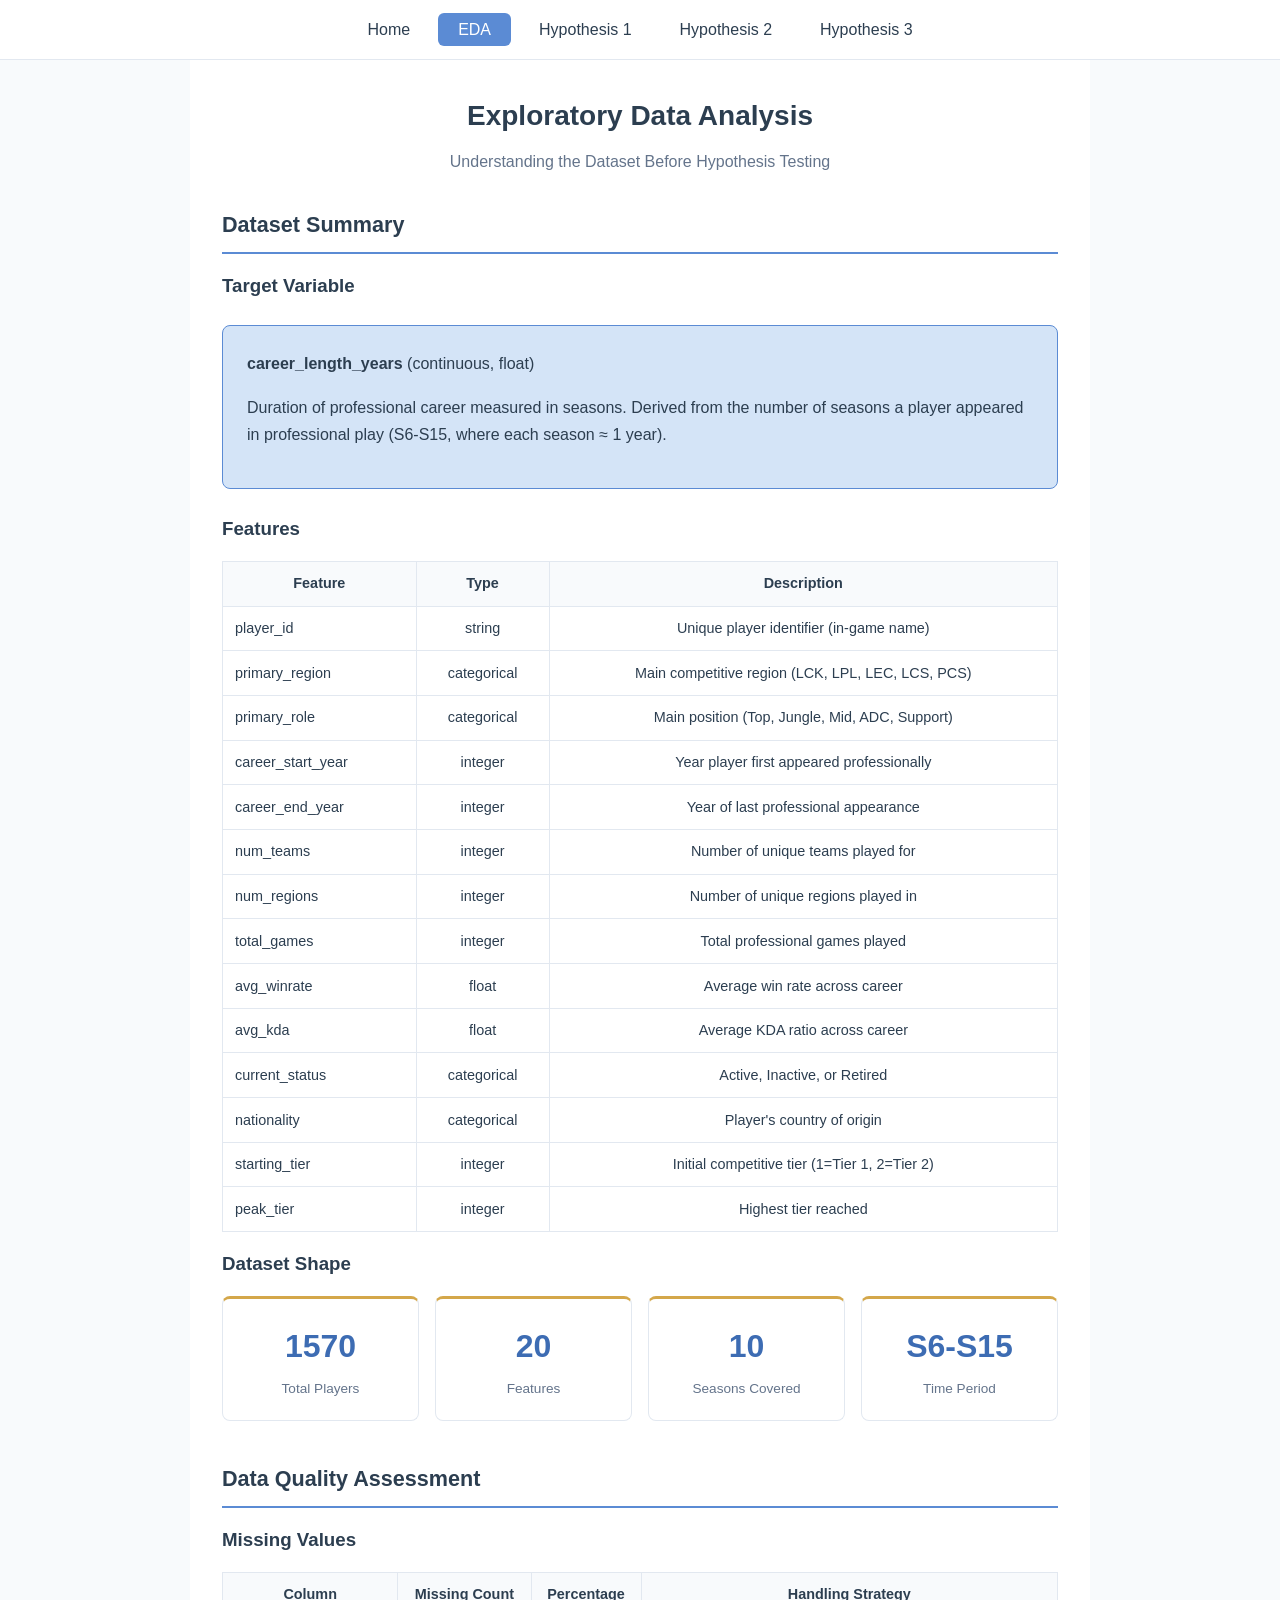
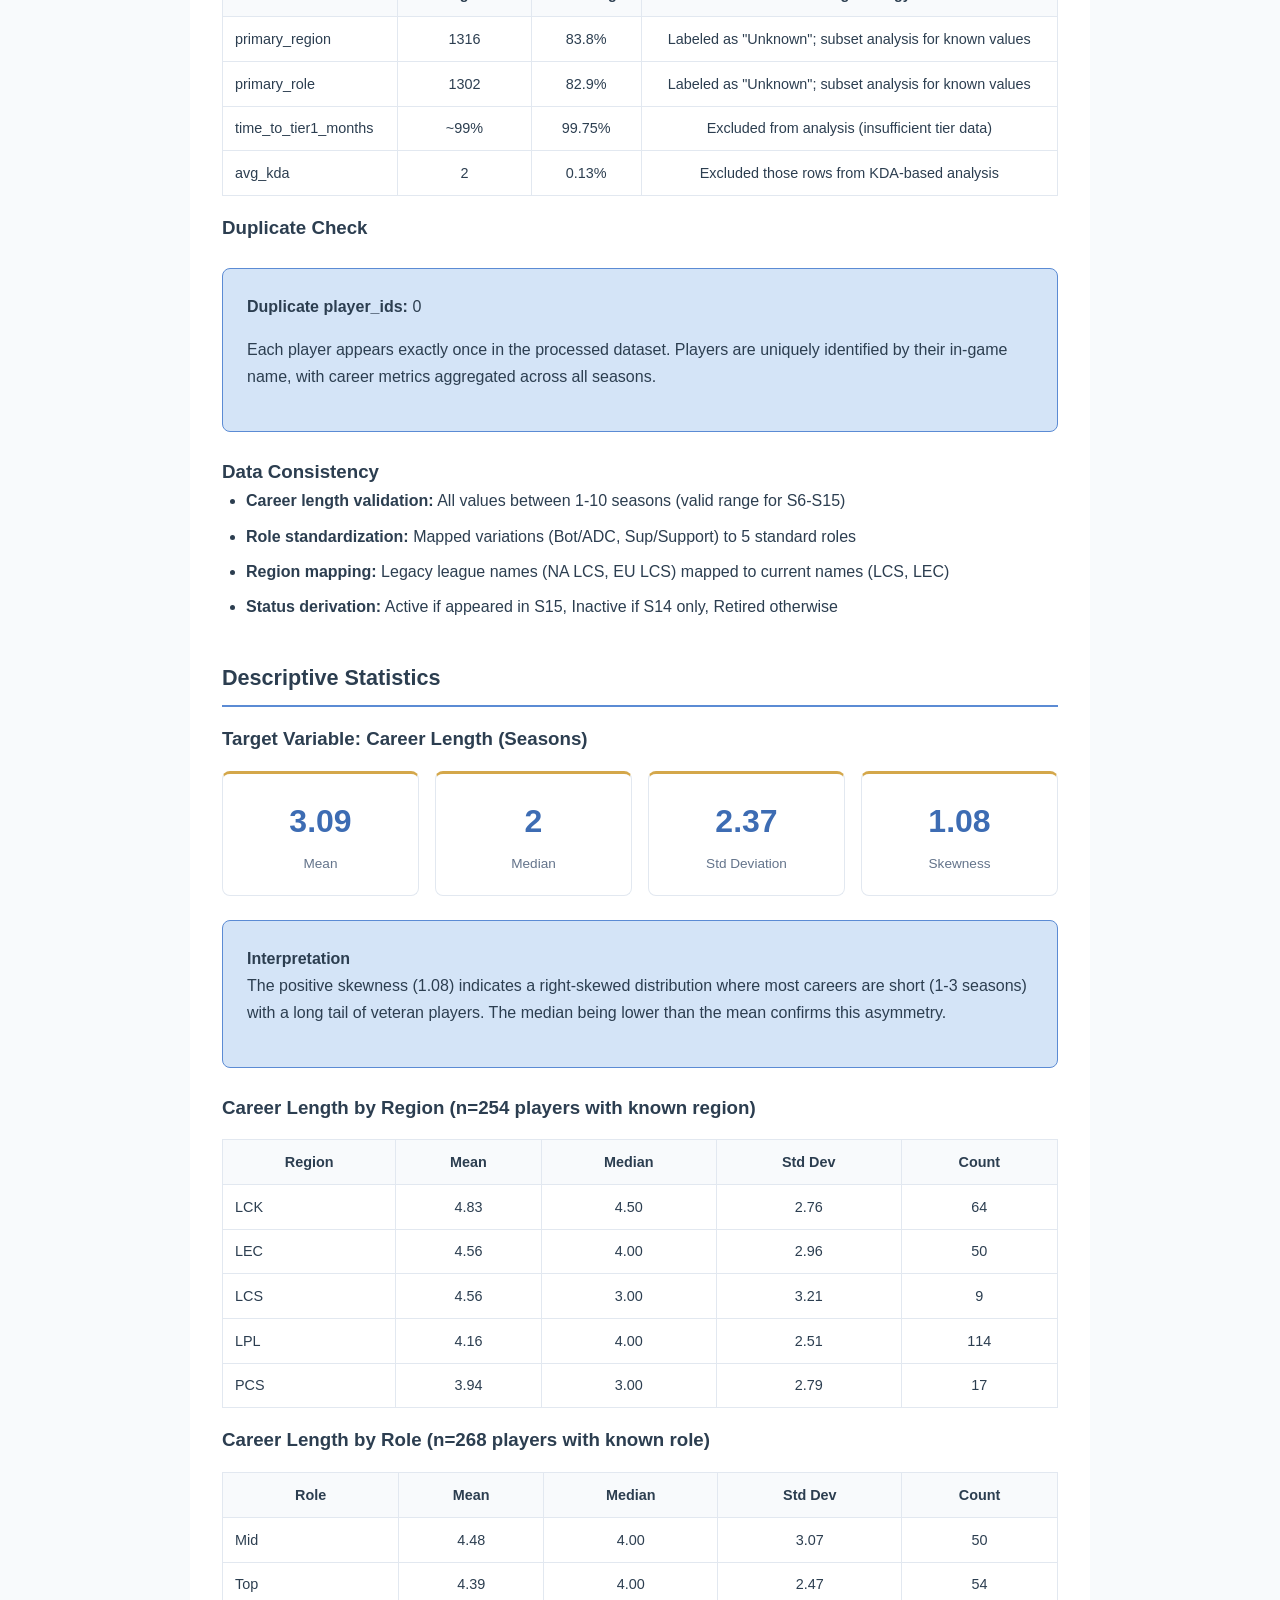
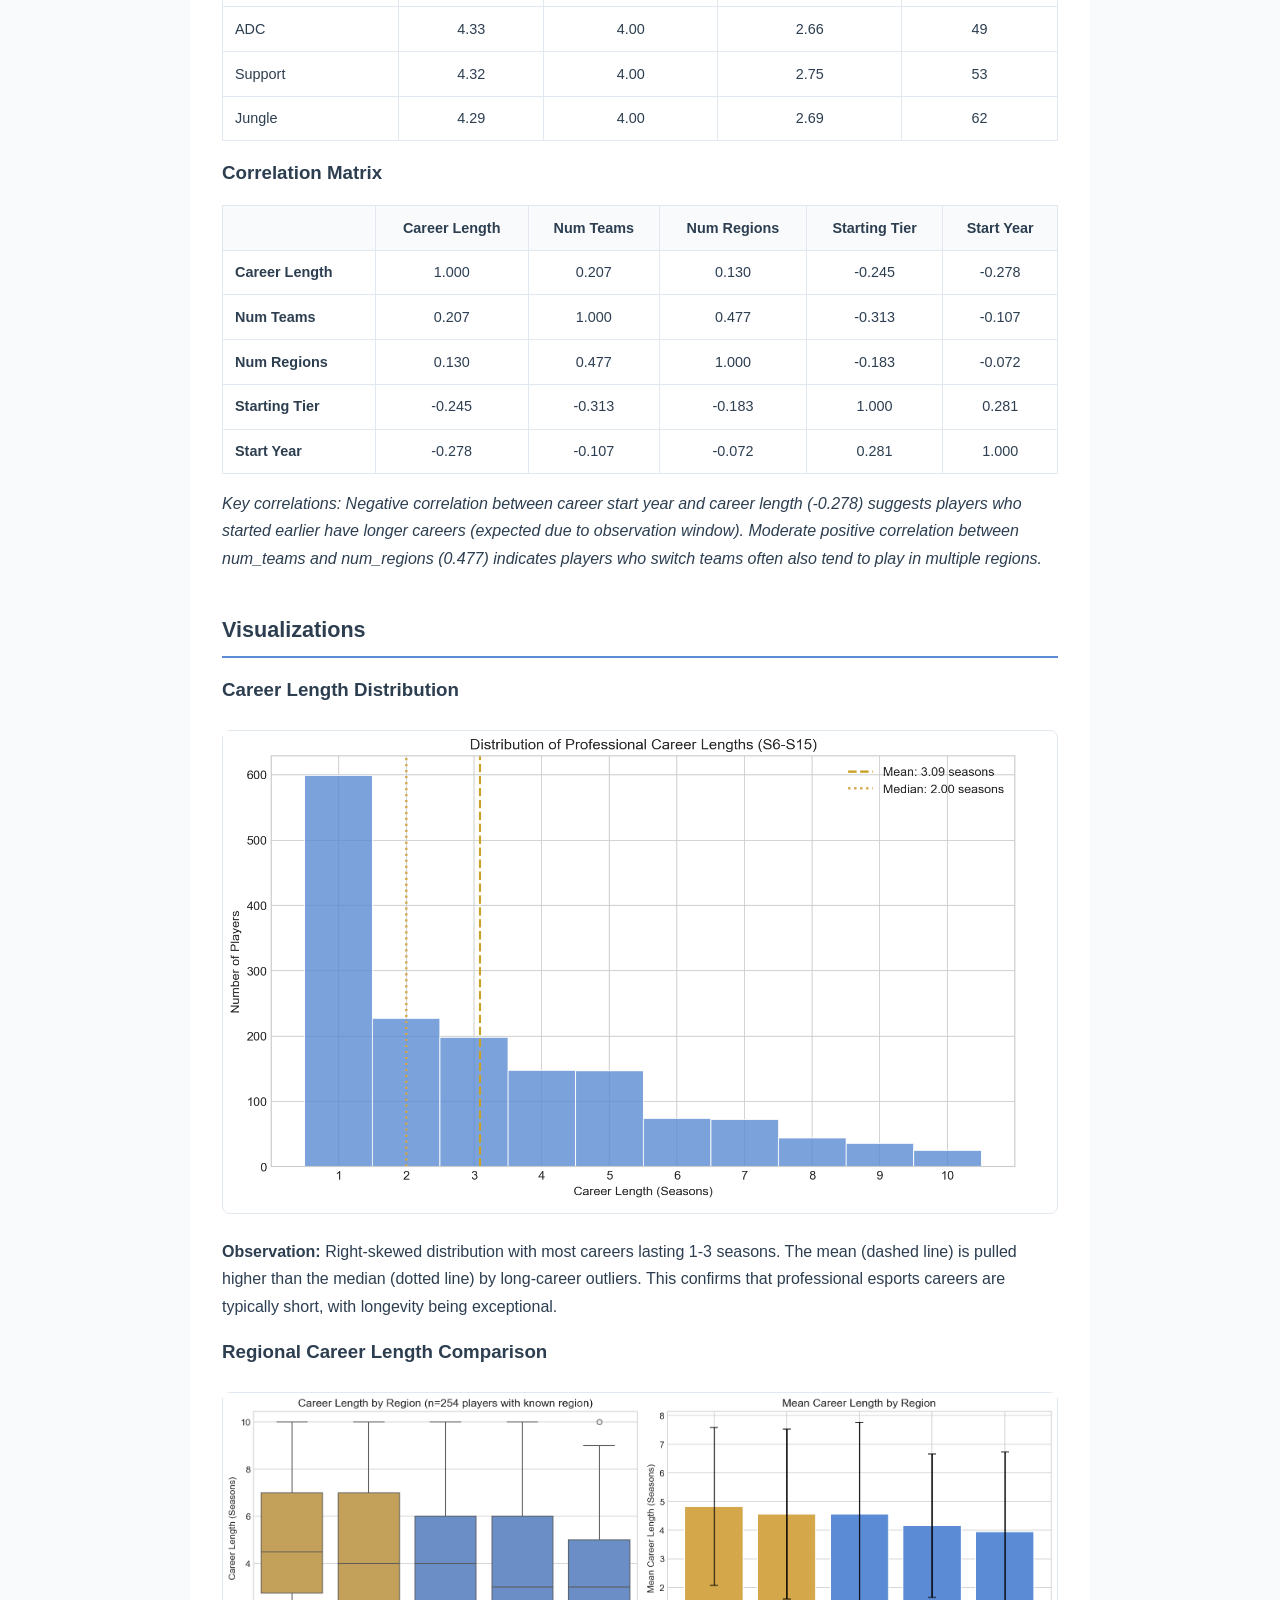
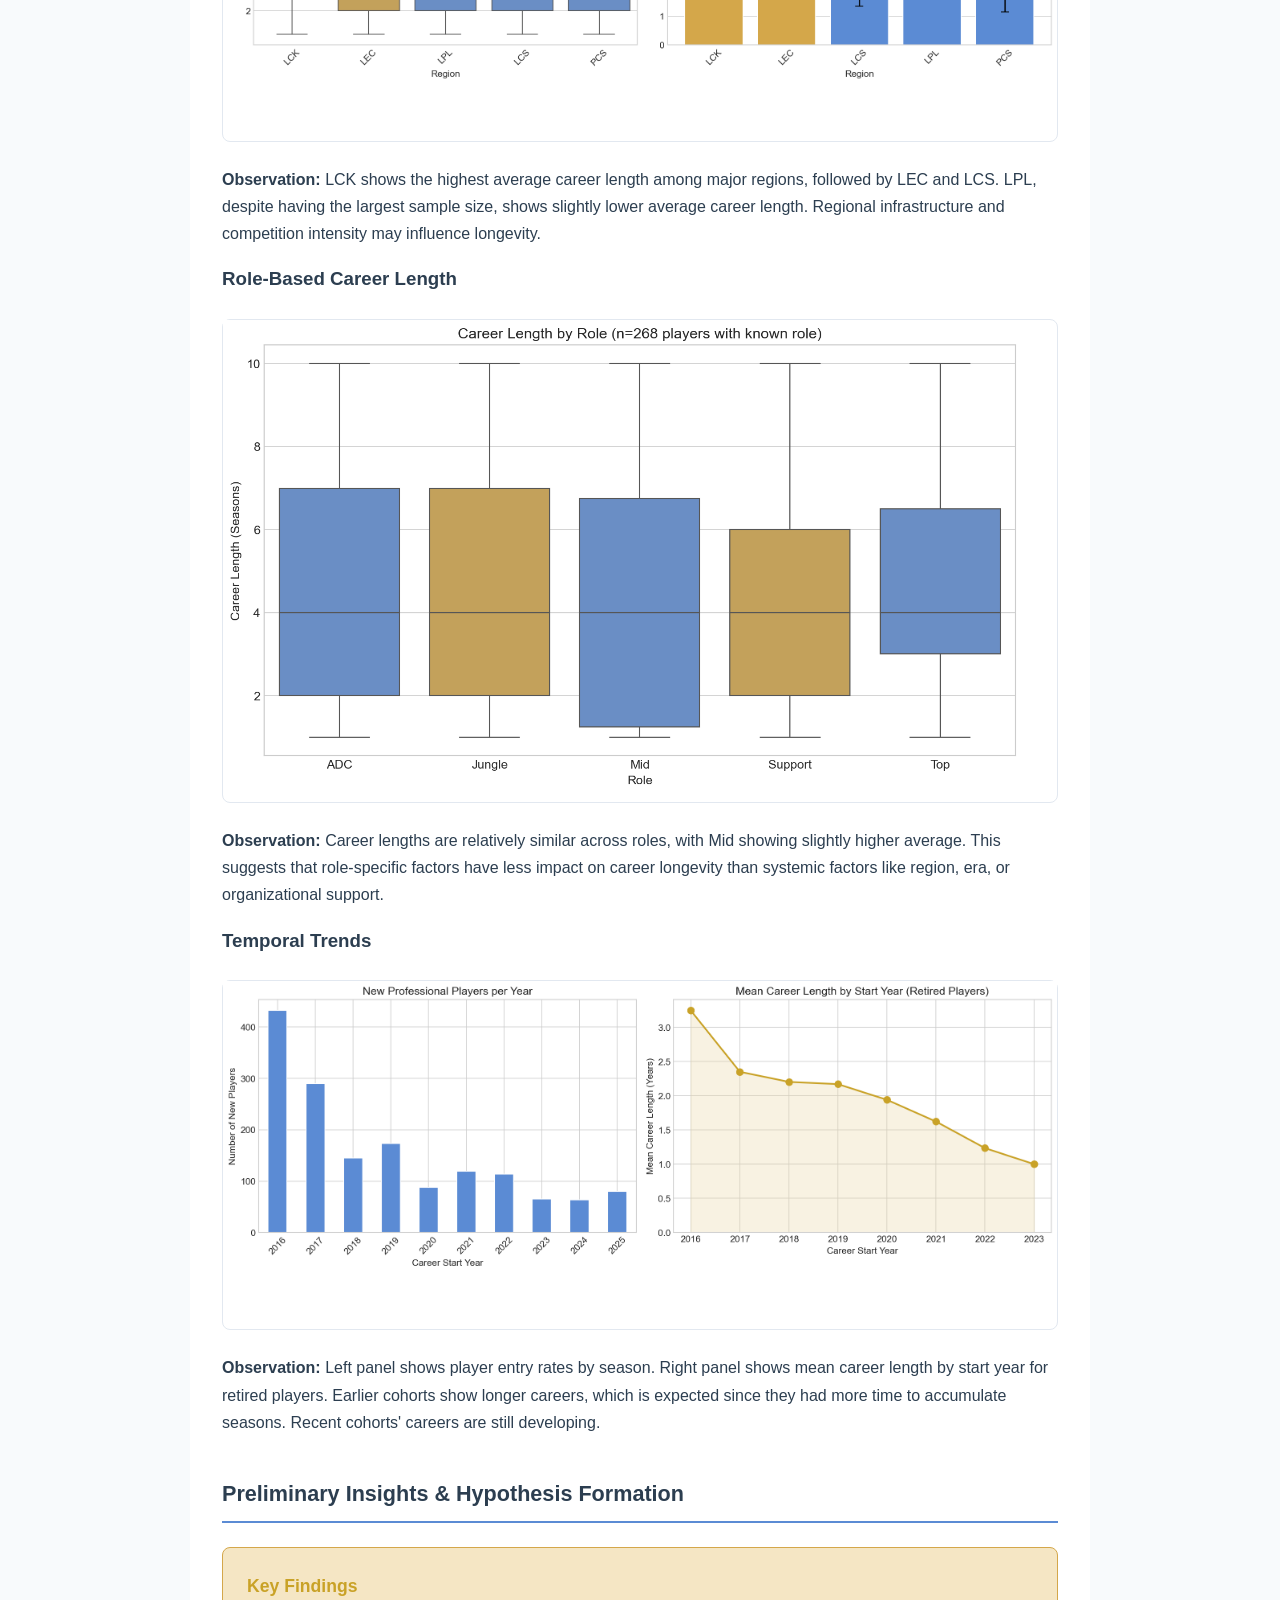
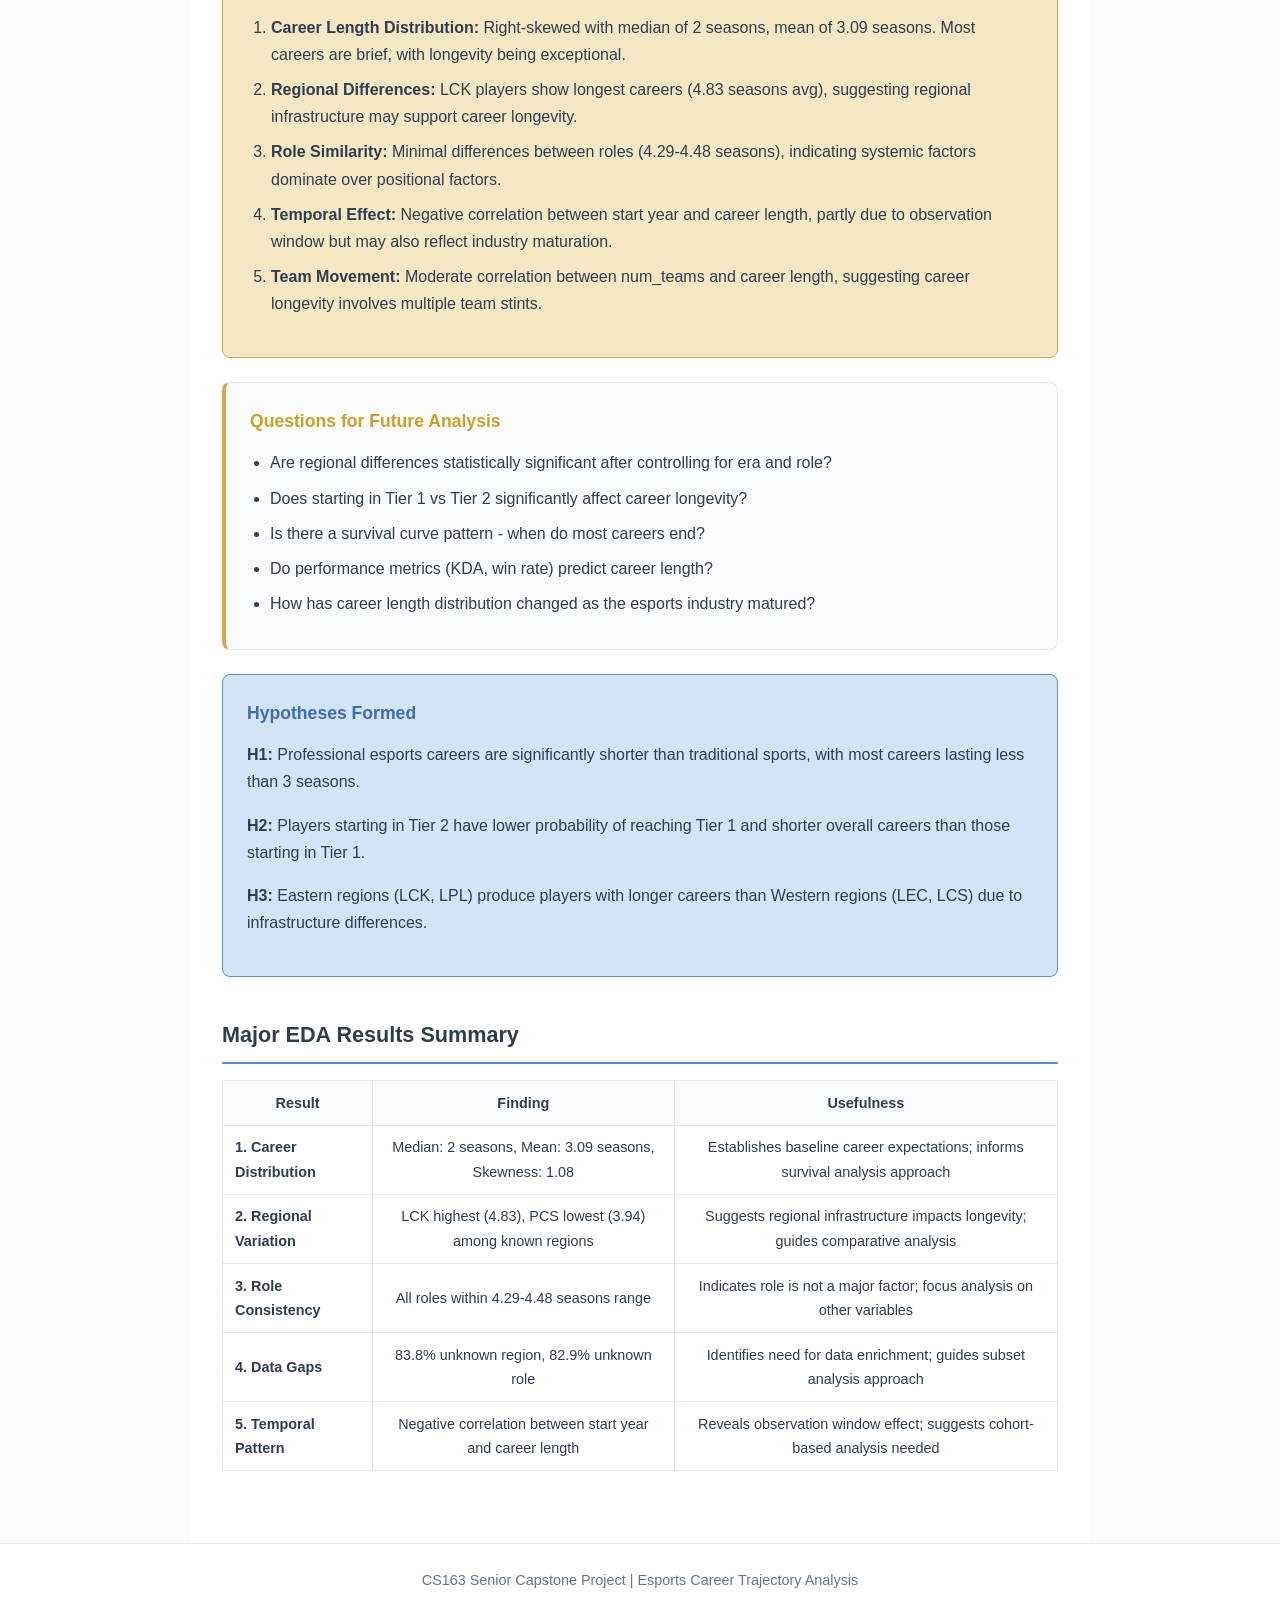
==== website/pages/eda.html @ d2d9e2e8 "Add EDA page and regional/role analysis with enriched data Made-with: Cursor" ====
<!DOCTYPE html>
<html lang="en">
<head>
    <meta charset="UTF-8">
    <meta name="viewport" content="width=device-width, initial-scale=1.0">
    <title>Exploratory Data Analysis | Esports Trajectory</title>
    <link rel="stylesheet" href="../css/styles.css">
</head>
<body>
    <nav class="navbar">
        <ul class="nav-links">
            <li><a href="../index.html">Home</a></li>
            <li><a href="eda.html" class="active">EDA</a></li>
            <li><a href="hypothesis1.html">Hypothesis 1</a></li>
            <li><a href="hypothesis2.html">Hypothesis 2</a></li>
            <li><a href="hypothesis3.html">Hypothesis 3</a></li>
        </ul>
    </nav>

    <main class="container">
        <h1 class="page-title">Exploratory Data Analysis</h1>
        <p class="group-info">Understanding the Dataset Before Hypothesis Testing</p>

        <!-- Section 1: Dataset Summary -->
        <section class="section">
            <h2>Dataset Summary</h2>
            
            <h3>Target Variable</h3>
            <div class="summary-box">
                <p><strong>career_length_years</strong> (continuous, float)</p>
                <p>Duration of professional career measured in seasons. Derived from the number of 
                seasons a player appeared in professional play (S6-S15, where each season ≈ 1 year).</p>
            </div>

            <h3>Features</h3>
            <table class="stats-table">
                <thead>
                    <tr>
                        <th>Feature</th>
                        <th>Type</th>
                        <th>Description</th>
                    </tr>
                </thead>
                <tbody>
                    <tr><td>player_id</td><td>string</td><td>Unique player identifier (in-game name)</td></tr>
                    <tr><td>primary_region</td><td>categorical</td><td>Main competitive region (LCK, LPL, LEC, LCS, PCS)</td></tr>
                    <tr><td>primary_role</td><td>categorical</td><td>Main position (Top, Jungle, Mid, ADC, Support)</td></tr>
                    <tr><td>career_start_year</td><td>integer</td><td>Year player first appeared professionally</td></tr>
                    <tr><td>career_end_year</td><td>integer</td><td>Year of last professional appearance</td></tr>
                    <tr><td>num_teams</td><td>integer</td><td>Number of unique teams played for</td></tr>
                    <tr><td>num_regions</td><td>integer</td><td>Number of unique regions played in</td></tr>
                    <tr><td>total_games</td><td>integer</td><td>Total professional games played</td></tr>
                    <tr><td>avg_winrate</td><td>float</td><td>Average win rate across career</td></tr>
                    <tr><td>avg_kda</td><td>float</td><td>Average KDA ratio across career</td></tr>
                    <tr><td>current_status</td><td>categorical</td><td>Active, Inactive, or Retired</td></tr>
                    <tr><td>nationality</td><td>categorical</td><td>Player's country of origin</td></tr>
                    <tr><td>starting_tier</td><td>integer</td><td>Initial competitive tier (1=Tier 1, 2=Tier 2)</td></tr>
                    <tr><td>peak_tier</td><td>integer</td><td>Highest tier reached</td></tr>
                </tbody>
            </table>

            <h3>Dataset Shape</h3>
            <div class="metrics-grid">
                <div class="metric-box">
                    <span class="metric-value" id="eda-total">--</span>
                    <span class="metric-label">Total Players</span>
                </div>
                <div class="metric-box">
                    <span class="metric-value">20</span>
                    <span class="metric-label">Features</span>
                </div>
                <div class="metric-box">
                    <span class="metric-value">10</span>
                    <span class="metric-label">Seasons Covered</span>
                </div>
                <div class="metric-box">
                    <span class="metric-value">S6-S15</span>
                    <span class="metric-label">Time Period</span>
                </div>
            </div>
        </section>

        <!-- Section 2: Data Quality -->
        <section class="section">
            <h2>Data Quality Assessment</h2>
            
            <h3>Missing Values</h3>
            <table class="stats-table">
                <thead>
                    <tr>
                        <th>Column</th>
                        <th>Missing Count</th>
                        <th>Percentage</th>
                        <th>Handling Strategy</th>
                    </tr>
                </thead>
                <tbody>
                    <tr>
                        <td>primary_region</td>
                        <td id="missing-region">--</td>
                        <td id="missing-region-pct">--</td>
                        <td>Labeled as "Unknown"; subset analysis for known values</td>
                    </tr>
                    <tr>
                        <td>primary_role</td>
                        <td id="missing-role">--</td>
                        <td id="missing-role-pct">--</td>
                        <td>Labeled as "Unknown"; subset analysis for known values</td>
                    </tr>
                    <tr>
                        <td>time_to_tier1_months</td>
                        <td>~99%</td>
                        <td>99.75%</td>
                        <td>Excluded from analysis (insufficient tier data)</td>
                    </tr>
                    <tr>
                        <td>avg_kda</td>
                        <td>2</td>
                        <td>0.13%</td>
                        <td>Excluded those rows from KDA-based analysis</td>
                    </tr>
                </tbody>
            </table>

            <h3>Duplicate Check</h3>
            <div class="summary-box">
                <p><strong>Duplicate player_ids:</strong> 0</p>
                <p>Each player appears exactly once in the processed dataset. Players are uniquely 
                identified by their in-game name, with career metrics aggregated across all seasons.</p>
            </div>

            <h3>Data Consistency</h3>
            <ul>
                <li><strong>Career length validation:</strong> All values between 1-10 seasons (valid range for S6-S15)</li>
                <li><strong>Role standardization:</strong> Mapped variations (Bot/ADC, Sup/Support) to 5 standard roles</li>
                <li><strong>Region mapping:</strong> Legacy league names (NA LCS, EU LCS) mapped to current names (LCS, LEC)</li>
                <li><strong>Status derivation:</strong> Active if appeared in S15, Inactive if S14 only, Retired otherwise</li>
            </ul>
        </section>

        <!-- Section 3: Descriptive Statistics -->
        <section class="section">
            <h2>Descriptive Statistics</h2>
            
            <h3>Target Variable: Career Length (Seasons)</h3>
            <div class="metrics-grid">
                <div class="metric-box">
                    <span class="metric-value" id="eda-mean">--</span>
                    <span class="metric-label">Mean</span>
                </div>
                <div class="metric-box">
                    <span class="metric-value" id="eda-median">--</span>
                    <span class="metric-label">Median</span>
                </div>
                <div class="metric-box">
                    <span class="metric-value" id="eda-std">--</span>
                    <span class="metric-label">Std Deviation</span>
                </div>
                <div class="metric-box">
                    <span class="metric-value" id="eda-skew">--</span>
                    <span class="metric-label">Skewness</span>
                </div>
            </div>

            <div class="summary-box">
                <h4>Interpretation</h4>
                <p>The positive skewness (<span id="skew-note">--</span>) indicates a right-skewed distribution 
                where most careers are short (1-3 seasons) with a long tail of veteran players. 
                The median being lower than the mean confirms this asymmetry.</p>
            </div>

            <h3>Career Length by Region (n=<span id="region-n">--</span> players with known region)</h3>
            <table class="stats-table">
                <thead>
                    <tr>
                        <th>Region</th>
                        <th>Mean</th>
                        <th>Median</th>
                        <th>Std Dev</th>
                        <th>Count</th>
                    </tr>
                </thead>
                <tbody id="region-stats-eda">
                    <tr><td colspan="5">Loading...</td></tr>
                </tbody>
            </table>

            <h3>Career Length by Role (n=<span id="role-n">--</span> players with known role)</h3>
            <table class="stats-table">
                <thead>
                    <tr>
                        <th>Role</th>
                        <th>Mean</th>
                        <th>Median</th>
                        <th>Std Dev</th>
                        <th>Count</th>
                    </tr>
                </thead>
                <tbody id="role-stats-eda">
                    <tr><td colspan="5">Loading...</td></tr>
                </tbody>
            </table>

            <h3>Correlation Matrix</h3>
            <table class="stats-table">
                <thead>
                    <tr>
                        <th></th>
                        <th>Career Length</th>
                        <th>Num Teams</th>
                        <th>Num Regions</th>
                        <th>Starting Tier</th>
                        <th>Start Year</th>
                    </tr>
                </thead>
                <tbody>
                    <tr>
                        <td><strong>Career Length</strong></td>
                        <td>1.000</td>
                        <td>0.207</td>
                        <td>0.130</td>
                        <td>-0.245</td>
                        <td>-0.278</td>
                    </tr>
                    <tr>
                        <td><strong>Num Teams</strong></td>
                        <td>0.207</td>
                        <td>1.000</td>
                        <td>0.477</td>
                        <td>-0.313</td>
                        <td>-0.107</td>
                    </tr>
                    <tr>
                        <td><strong>Num Regions</strong></td>
                        <td>0.130</td>
                        <td>0.477</td>
                        <td>1.000</td>
                        <td>-0.183</td>
                        <td>-0.072</td>
                    </tr>
                    <tr>
                        <td><strong>Starting Tier</strong></td>
                        <td>-0.245</td>
                        <td>-0.313</td>
                        <td>-0.183</td>
                        <td>1.000</td>
                        <td>0.281</td>
                    </tr>
                    <tr>
                        <td><strong>Start Year</strong></td>
                        <td>-0.278</td>
                        <td>-0.107</td>
                        <td>-0.072</td>
                        <td>0.281</td>
                        <td>1.000</td>
                    </tr>
                </tbody>
            </table>
            <p><em>Key correlations: Negative correlation between career start year and career length (-0.278) 
            suggests players who started earlier have longer careers (expected due to observation window). 
            Moderate positive correlation between num_teams and num_regions (0.477) indicates players who 
            switch teams often also tend to play in multiple regions.</em></p>
        </section>

        <!-- Section 4: Visualizations -->
        <section class="section">
            <h2>Visualizations</h2>
            
            <h3>Career Length Distribution</h3>
            <div class="chart-container">
                <img src="../assets/figures/eda_fig1_career_distribution.png" 
                     alt="Career Length Distribution" style="width: 100%; max-width: 800px;">
            </div>
            <p><strong>Observation:</strong> Right-skewed distribution with most careers lasting 1-3 seasons. 
            The mean (dashed line) is pulled higher than the median (dotted line) by long-career outliers. 
            This confirms that professional esports careers are typically short, with longevity being exceptional.</p>

            <h3>Regional Career Length Comparison</h3>
            <div class="chart-container">
                <img src="../assets/figures/eda_fig3_regional_analysis.png" 
                     alt="Regional Analysis" style="width: 100%; max-width: 100%;"
                     onerror="this.style.display='none';">
            </div>
            <p><strong>Observation:</strong> LCK shows the highest average career length among major regions, 
            followed by LEC and LCS. LPL, despite having the largest sample size, shows slightly lower 
            average career length. Regional infrastructure and competition intensity may influence longevity.</p>

            <h3>Role-Based Career Length</h3>
            <div class="chart-container">
                <img src="../assets/figures/eda_fig4_role_analysis.png" 
                     alt="Role Analysis" style="width: 100%; max-width: 800px;"
                     onerror="this.style.display='none';">
            </div>
            <p><strong>Observation:</strong> Career lengths are relatively similar across roles, with Mid 
            showing slightly higher average. This suggests that role-specific factors have less impact on 
            career longevity than systemic factors like region, era, or organizational support.</p>

            <h3>Temporal Trends</h3>
            <div class="chart-container">
                <img src="../assets/figures/eda_fig5_temporal_trends.png" 
                     alt="Temporal Trends" style="width: 100%; max-width: 100%;">
            </div>
            <p><strong>Observation:</strong> Left panel shows player entry rates by season. Right panel shows 
            mean career length by start year for retired players. Earlier cohorts show longer careers, 
            which is expected since they had more time to accumulate seasons. Recent cohorts' careers 
            are still developing.</p>
        </section>

        <!-- Section 5: Preliminary Insights -->
        <section class="section">
            <h2>Preliminary Insights & Hypothesis Formation</h2>
            
            <div class="implications-box">
                <h3>Key Findings</h3>
                <ol>
                    <li><strong>Career Length Distribution:</strong> Right-skewed with median of 2 seasons, 
                    mean of 3.09 seasons. Most careers are brief, with longevity being exceptional.</li>
                    
                    <li><strong>Regional Differences:</strong> LCK players show longest careers (4.83 seasons avg), 
                    suggesting regional infrastructure may support career longevity.</li>
                    
                    <li><strong>Role Similarity:</strong> Minimal differences between roles (4.29-4.48 seasons), 
                    indicating systemic factors dominate over positional factors.</li>
                    
                    <li><strong>Temporal Effect:</strong> Negative correlation between start year and career length, 
                    partly due to observation window but may also reflect industry maturation.</li>
                    
                    <li><strong>Team Movement:</strong> Moderate correlation between num_teams and career length, 
                    suggesting career longevity involves multiple team stints.</li>
                </ol>
            </div>

            <div class="next-steps">
                <h3>Questions for Future Analysis</h3>
                <ul>
                    <li>Are regional differences statistically significant after controlling for era and role?</li>
                    <li>Does starting in Tier 1 vs Tier 2 significantly affect career longevity?</li>
                    <li>Is there a survival curve pattern - when do most careers end?</li>
                    <li>Do performance metrics (KDA, win rate) predict career length?</li>
                    <li>How has career length distribution changed as the esports industry matured?</li>
                </ul>
            </div>

            <div class="summary-box">
                <h3>Hypotheses Formed</h3>
                <p><strong>H1:</strong> Professional esports careers are significantly shorter than traditional sports, 
                with most careers lasting less than 3 seasons.</p>
                <p><strong>H2:</strong> Players starting in Tier 2 have lower probability of reaching Tier 1 and 
                shorter overall careers than those starting in Tier 1.</p>
                <p><strong>H3:</strong> Eastern regions (LCK, LPL) produce players with longer careers than 
                Western regions (LEC, LCS) due to infrastructure differences.</p>
            </div>
        </section>

        <!-- Major Results Summary -->
        <section class="section">
            <h2>Major EDA Results Summary</h2>
            <table class="stats-table">
                <thead>
                    <tr>
                        <th>Result</th>
                        <th>Finding</th>
                        <th>Usefulness</th>
                    </tr>
                </thead>
                <tbody>
                    <tr>
                        <td><strong>1. Career Distribution</strong></td>
                        <td>Median: 2 seasons, Mean: 3.09 seasons, Skewness: 1.08</td>
                        <td>Establishes baseline career expectations; informs survival analysis approach</td>
                    </tr>
                    <tr>
                        <td><strong>2. Regional Variation</strong></td>
                        <td>LCK highest (4.83), PCS lowest (3.94) among known regions</td>
                        <td>Suggests regional infrastructure impacts longevity; guides comparative analysis</td>
                    </tr>
                    <tr>
                        <td><strong>3. Role Consistency</strong></td>
                        <td>All roles within 4.29-4.48 seasons range</td>
                        <td>Indicates role is not a major factor; focus analysis on other variables</td>
                    </tr>
                    <tr>
                        <td><strong>4. Data Gaps</strong></td>
                        <td>83.8% unknown region, 82.9% unknown role</td>
                        <td>Identifies need for data enrichment; guides subset analysis approach</td>
                    </tr>
                    <tr>
                        <td><strong>5. Temporal Pattern</strong></td>
                        <td>Negative correlation between start year and career length</td>
                        <td>Reveals observation window effect; suggests cohort-based analysis needed</td>
                    </tr>
                </tbody>
            </table>
        </section>
    </main>

    <footer class="footer">
        <p>CS163 Senior Capstone Project | Esports Career Trajectory Analysis</p>
    </footer>

    <script>
        document.addEventListener('DOMContentLoaded', function() {
            fetch('../js/eda_data.json')
                .then(response => response.json())
                .then(data => {
                    // Summary stats
                    if (data.summary) {
                        document.getElementById('eda-total').textContent = data.summary.totalPlayers;
                        document.getElementById('eda-mean').textContent = data.summary.avgCareerYears;
                        document.getElementById('eda-median').textContent = data.summary.medianCareerYears;
                        document.getElementById('eda-std').textContent = data.summary.stdCareerYears;
                        document.getElementById('eda-skew').textContent = data.summary.skewness;
                        document.getElementById('skew-note').textContent = data.summary.skewness;
                    }
                    
                    // Data gaps
                    if (data.dataGaps) {
                        const total = data.summary.totalPlayers;
                        const unknownRegion = Math.round(total * data.dataGaps.unknownRegionPct / 100);
                        const unknownRole = Math.round(total * data.dataGaps.unknownRolePct / 100);
                        
                        document.getElementById('missing-region').textContent = unknownRegion;
                        document.getElementById('missing-region-pct').textContent = data.dataGaps.unknownRegionPct + '%';
                        document.getElementById('missing-role').textContent = unknownRole;
                        document.getElementById('missing-role-pct').textContent = data.dataGaps.unknownRolePct + '%';
                    }
                    
                    // Regional stats
                    if (data.regions) {
                        document.getElementById('region-n').textContent = data.regions.sampleSize;
                        const tbody = document.getElementById('region-stats-eda');
                        tbody.innerHTML = '';
                        data.regions.labels.forEach((region, i) => {
                            const row = document.createElement('tr');
                            row.innerHTML = '<td>' + region + '</td><td>' + 
                                data.regions.means[i].toFixed(2) + '</td><td>' + 
                                data.regions.medians[i].toFixed(2) + '</td><td>' + 
                                data.regions.stds[i].toFixed(2) + '</td><td>' + 
                                data.regions.counts[i] + '</td>';
                            tbody.appendChild(row);
                        });
                    }
                    
                    // Role stats
                    if (data.roles) {
                        document.getElementById('role-n').textContent = data.roles.sampleSize;
                        const tbody = document.getElementById('role-stats-eda');
                        tbody.innerHTML = '';
                        data.roles.labels.forEach((role, i) => {
                            const row = document.createElement('tr');
                            row.innerHTML = '<td>' + role + '</td><td>' + 
                                data.roles.means[i].toFixed(2) + '</td><td>' + 
                                data.roles.medians[i].toFixed(2) + '</td><td>' + 
                                data.roles.stds[i].toFixed(2) + '</td><td>' + 
                                data.roles.counts[i] + '</td>';
                            tbody.appendChild(row);
                        });
                    }
                })
                .catch(err => console.log('Data not available:', err));
        });
    </script>
</body>
</html>
---- website/css/styles.css ----
/* Clean Academic Style - League of Legends Pastel Blue & Gold Theme */
:root {
    --primary-color: #5b8bd4;       /* Pastel blue */
    --primary-dark: #3d6cb3;        /* Darker blue for hover/accents */
    --primary-light: #d4e4f7;       /* Light blue background */
    --secondary-color: #d4a74a;     /* Pastel gold */
    --secondary-light: #f5e6c4;     /* Light gold background */
    --accent-color: #c9a227;        /* Richer gold for emphasis */
    --text-color: #2c3e50;
    --text-light: #64748b;
    --bg-color: #ffffff;
    --bg-secondary: #f8fafc;
    --border-color: #e2e8f0;
}

* {
    margin: 0;
    padding: 0;
    box-sizing: border-box;
}

body {
    font-family: 'Segoe UI', -apple-system, BlinkMacSystemFont, Roboto, sans-serif;
    line-height: 1.7;
    color: var(--text-color);
    background-color: var(--bg-secondary);
}

/* Navigation */
.navbar {
    background-color: var(--bg-color);
    border-bottom: 1px solid var(--border-color);
    padding: 1rem 2rem;
    position: sticky;
    top: 0;
    z-index: 1000;
}

.nav-links {
    display: flex;
    justify-content: center;
    list-style: none;
    gap: 0.5rem;
    max-width: 800px;
    margin: 0 auto;
}

.nav-links a {
    text-decoration: none;
    color: var(--text-color);
    padding: 0.5rem 1.25rem;
    border-radius: 6px;
    font-weight: 500;
    transition: all 0.2s;
}

.nav-links a:hover {
    background-color: var(--primary-light);
    color: var(--primary-dark);
}

.nav-links a.active {
    background-color: var(--primary-color);
    color: white;
}

.nav-links a.active:hover {
    background-color: var(--primary-dark);
}

/* Container */
.container {
    max-width: 900px;
    margin: 0 auto;
    padding: 2rem;
    background-color: var(--bg-color);
    min-height: calc(100vh - 200px);
}

/* Page Title */
.page-title {
    font-size: 1.75rem;
    font-weight: 700;
    text-align: center;
    margin-bottom: 0.5rem;
    color: var(--text-color);
}

.group-info {
    text-align: center;
    color: var(--text-light);
    margin-bottom: 2rem;
    font-size: 1rem;
}

/* Sections */
.section {
    margin-bottom: 2.5rem;
}

.section h2 {
    font-size: 1.35rem;
    font-weight: 600;
    margin-bottom: 1rem;
    color: var(--text-color);
    padding-bottom: 0.5rem;
    border-bottom: 2px solid var(--primary-color);
}

.section p {
    margin-bottom: 1rem;
}

.section ul,
.section ol {
    margin-left: 1.5rem;
    margin-bottom: 1rem;
}

.section li {
    margin-bottom: 0.5rem;
}

.section a {
    color: var(--primary-color);
    text-decoration: none;
}

.section a:hover {
    text-decoration: underline;
}

/* Data Table */
.data-table {
    width: 100%;
    border-collapse: collapse;
    margin: 1rem 0;
    font-size: 0.95rem;
}

.data-table th,
.data-table td {
    padding: 0.75rem 1rem;
    text-align: left;
    border: 1px solid var(--border-color);
}

.data-table th {
    background-color: var(--bg-secondary);
    font-weight: 600;
}

.data-table tbody tr:hover {
    background-color: var(--bg-secondary);
}

/* Metrics Grid */
.metrics-grid {
    display: grid;
    grid-template-columns: repeat(auto-fit, minmax(180px, 1fr));
    gap: 1rem;
    margin: 1rem 0;
}

.metric-box {
    background-color: var(--bg-color);
    border: 1px solid var(--border-color);
    border-top: 3px solid var(--secondary-color);
    border-radius: 8px;
    padding: 1.25rem;
    text-align: center;
}

.metric-value {
    display: block;
    font-size: 2rem;
    font-weight: 700;
    color: var(--primary-dark);
}

.metric-label {
    display: block;
    font-size: 0.85rem;
    color: var(--text-light);
    margin-top: 0.25rem;
}

/* Hypothesis Header */
.hypothesis-header {
    background: linear-gradient(135deg, var(--primary-light) 0%, var(--secondary-light) 100%);
    border: 1px solid var(--border-color);
    border-radius: 8px;
    padding: 1.5rem;
    margin-bottom: 2rem;
}

.hypothesis-header h1 {
    font-size: 1.5rem;
    margin-bottom: 1rem;
    color: var(--primary-dark);
}

.hypothesis-text {
    font-style: italic;
    color: var(--text-color);
    padding: 1rem;
    background-color: var(--bg-color);
    border-left: 4px solid var(--secondary-color);
    border-radius: 4px;
}

/* Summary Box */
.summary-box {
    background-color: var(--primary-light);
    border: 1px solid var(--primary-color);
    border-radius: 8px;
    padding: 1.5rem;
    margin: 1.5rem 0;
}

.summary-box h3 {
    color: var(--primary-dark);
    margin-bottom: 0.75rem;
    font-size: 1.1rem;
}

.summary-box ul {
    margin-left: 1.25rem;
    margin-bottom: 0;
}

/* Implications Box */
.implications-box {
    background-color: var(--secondary-light);
    border: 1px solid var(--secondary-color);
    border-radius: 8px;
    padding: 1.5rem;
    margin: 1.5rem 0;
}

.implications-box h3 {
    color: var(--accent-color);
    margin-bottom: 0.75rem;
    font-size: 1.1rem;
}

.implications-box ul {
    margin-left: 1.25rem;
    margin-bottom: 0;
}

/* Chart Container */
.chart-container {
    width: 100%;
    min-height: 350px;
    margin: 1.5rem 0;
    background-color: var(--bg-color);
    border: 1px solid var(--border-color);
    border-radius: 8px;
}

.chart-row {
    display: grid;
    grid-template-columns: 1fr 1fr;
    gap: 1.5rem;
    margin: 1.5rem 0;
}

@media (max-width: 768px) {
    .chart-row {
        grid-template-columns: 1fr;
    }
}

.chart-title {
    font-size: 1rem;
    font-weight: 600;
    margin-bottom: 0.5rem;
    text-align: center;
}

/* Stats Table */
.stats-table {
    width: 100%;
    border-collapse: collapse;
    margin: 1rem 0;
    font-size: 0.9rem;
}

.stats-table th,
.stats-table td {
    padding: 0.6rem 0.75rem;
    text-align: center;
    border: 1px solid var(--border-color);
}

.stats-table th {
    background-color: var(--bg-secondary);
    font-weight: 600;
}

.stats-table td:first-child {
    text-align: left;
    font-weight: 500;
}

/* Next Steps Section */
.next-steps {
    background-color: #f8fafc;
    border: 1px solid var(--border-color);
    border-left: 4px solid var(--secondary-color);
    border-radius: 8px;
    padding: 1.5rem;
    margin: 1.5rem 0;
}

.next-steps h3 {
    color: var(--accent-color);
    margin-bottom: 0.75rem;
    font-size: 1.1rem;
}

.next-steps ul {
    margin-left: 1.25rem;
    margin-bottom: 0;
}

/* Footer */
.footer {
    background-color: var(--bg-color);
    border-top: 1px solid var(--border-color);
    padding: 1.5rem;
    text-align: center;
    color: var(--text-light);
    font-size: 0.9rem;
}

.footer a {
    color: var(--primary-color);
    text-decoration: none;
}

.footer a:hover {
    text-decoration: underline;
}

.footer p {
    margin-bottom: 0.25rem;
}

/* Responsive */
@media (max-width: 768px) {
    .container {
        padding: 1rem;
    }

    .page-title {
        font-size: 1.4rem;
    }

    .nav-links {
        flex-wrap: wrap;
        gap: 0.25rem;
    }

    .nav-links a {
        padding: 0.4rem 0.75rem;
        font-size: 0.9rem;
    }

    .metric-value {
        font-size: 1.5rem;
    }
}

/* Placeholder Box for Pending Data */
.placeholder-box {
    background-color: var(--bg-secondary);
    border: 2px dashed var(--border-color);
    border-radius: 8px;
    padding: 2rem;
    text-align: center;
    color: var(--text-light);
    margin: 1rem 0;
}

.placeholder-box p {
    margin-bottom: 0.75rem;
}

.placeholder-box ul {
    text-align: left;
    display: inline-block;
    margin: 0.5rem 0;
}

.placeholder-box li {
    margin-bottom: 0.25rem;
}

.placeholder-box strong {
    color: var(--text-color);
}

.placeholder-box em {
    color: var(--primary-dark);
}

/* Print Styles */
@media print {
    .navbar {
        display: none;
    }

    .container {
        max-width: 100%;
        padding: 0;
    }

    .section {
        break-inside: avoid;
    }

    .chart-container {
        break-inside: avoid;
    }
    
    .placeholder-box {
        border: 1px solid #ccc;
    }
}
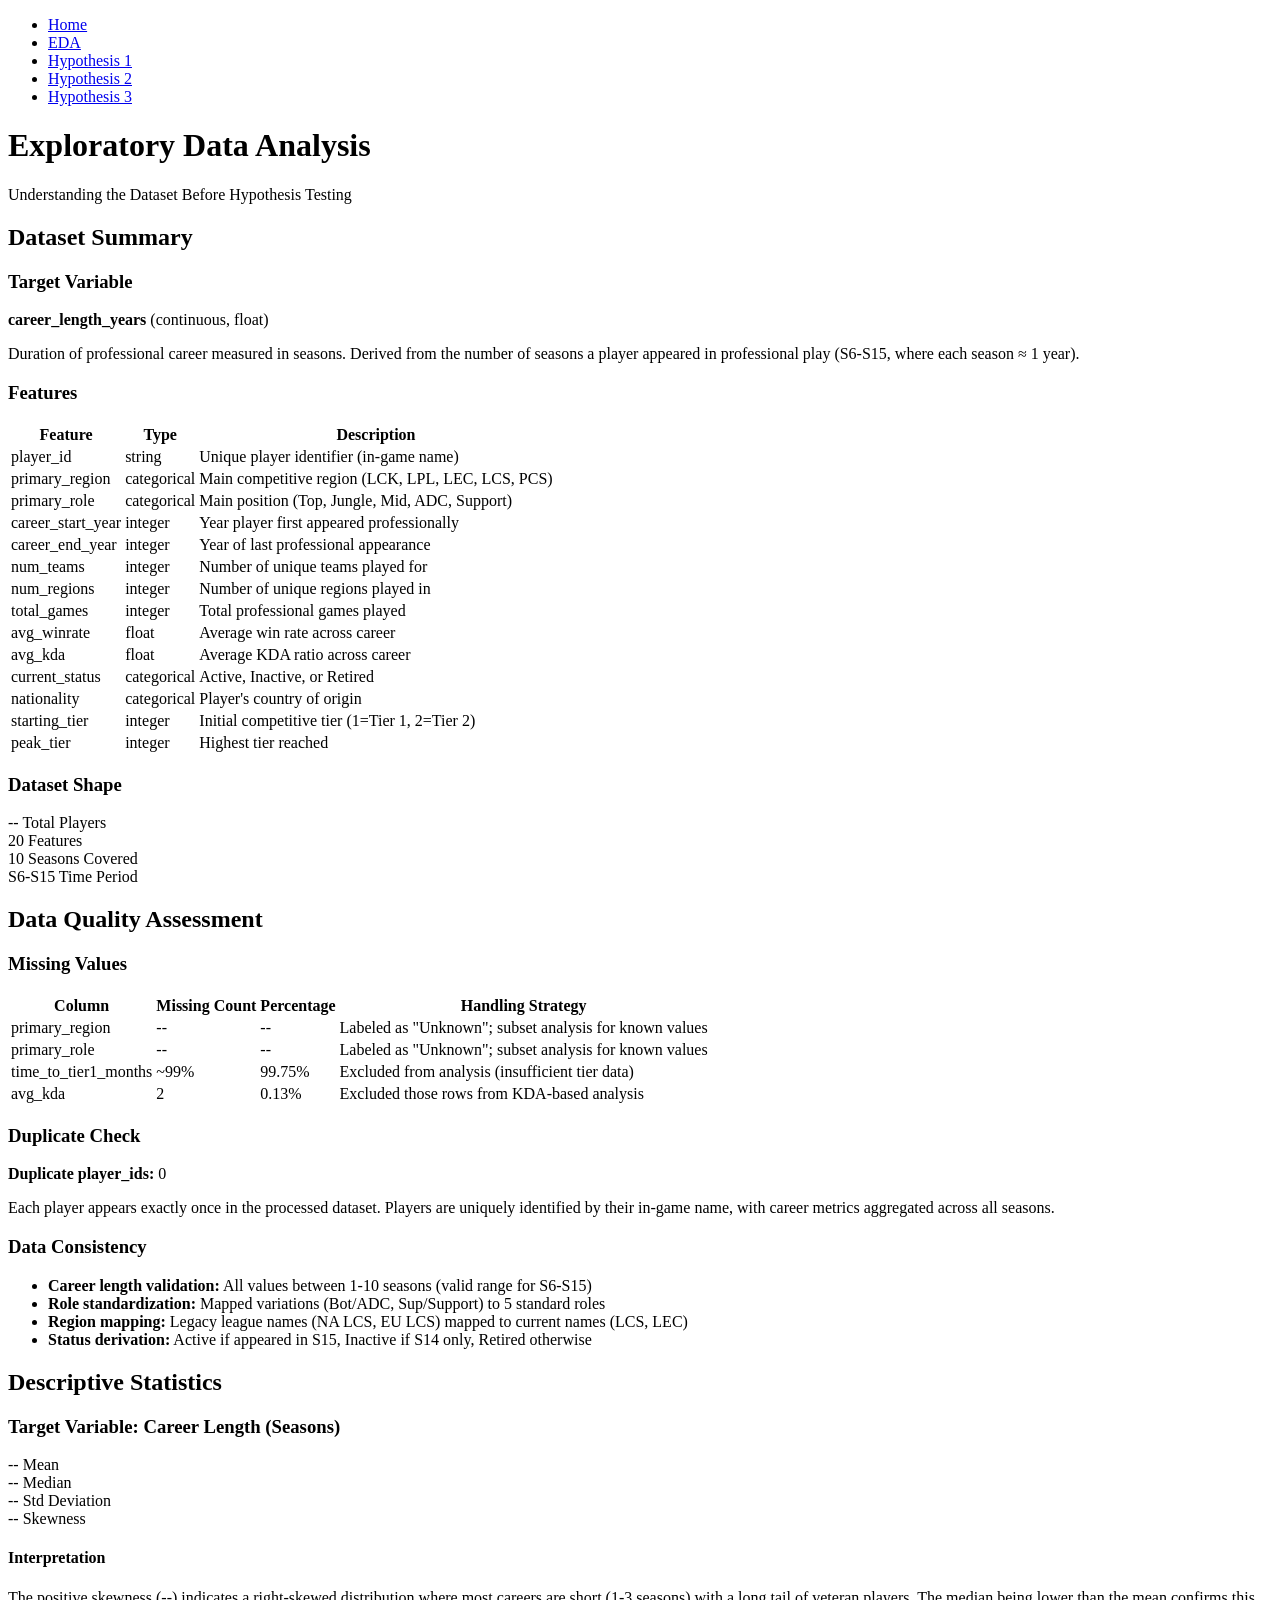
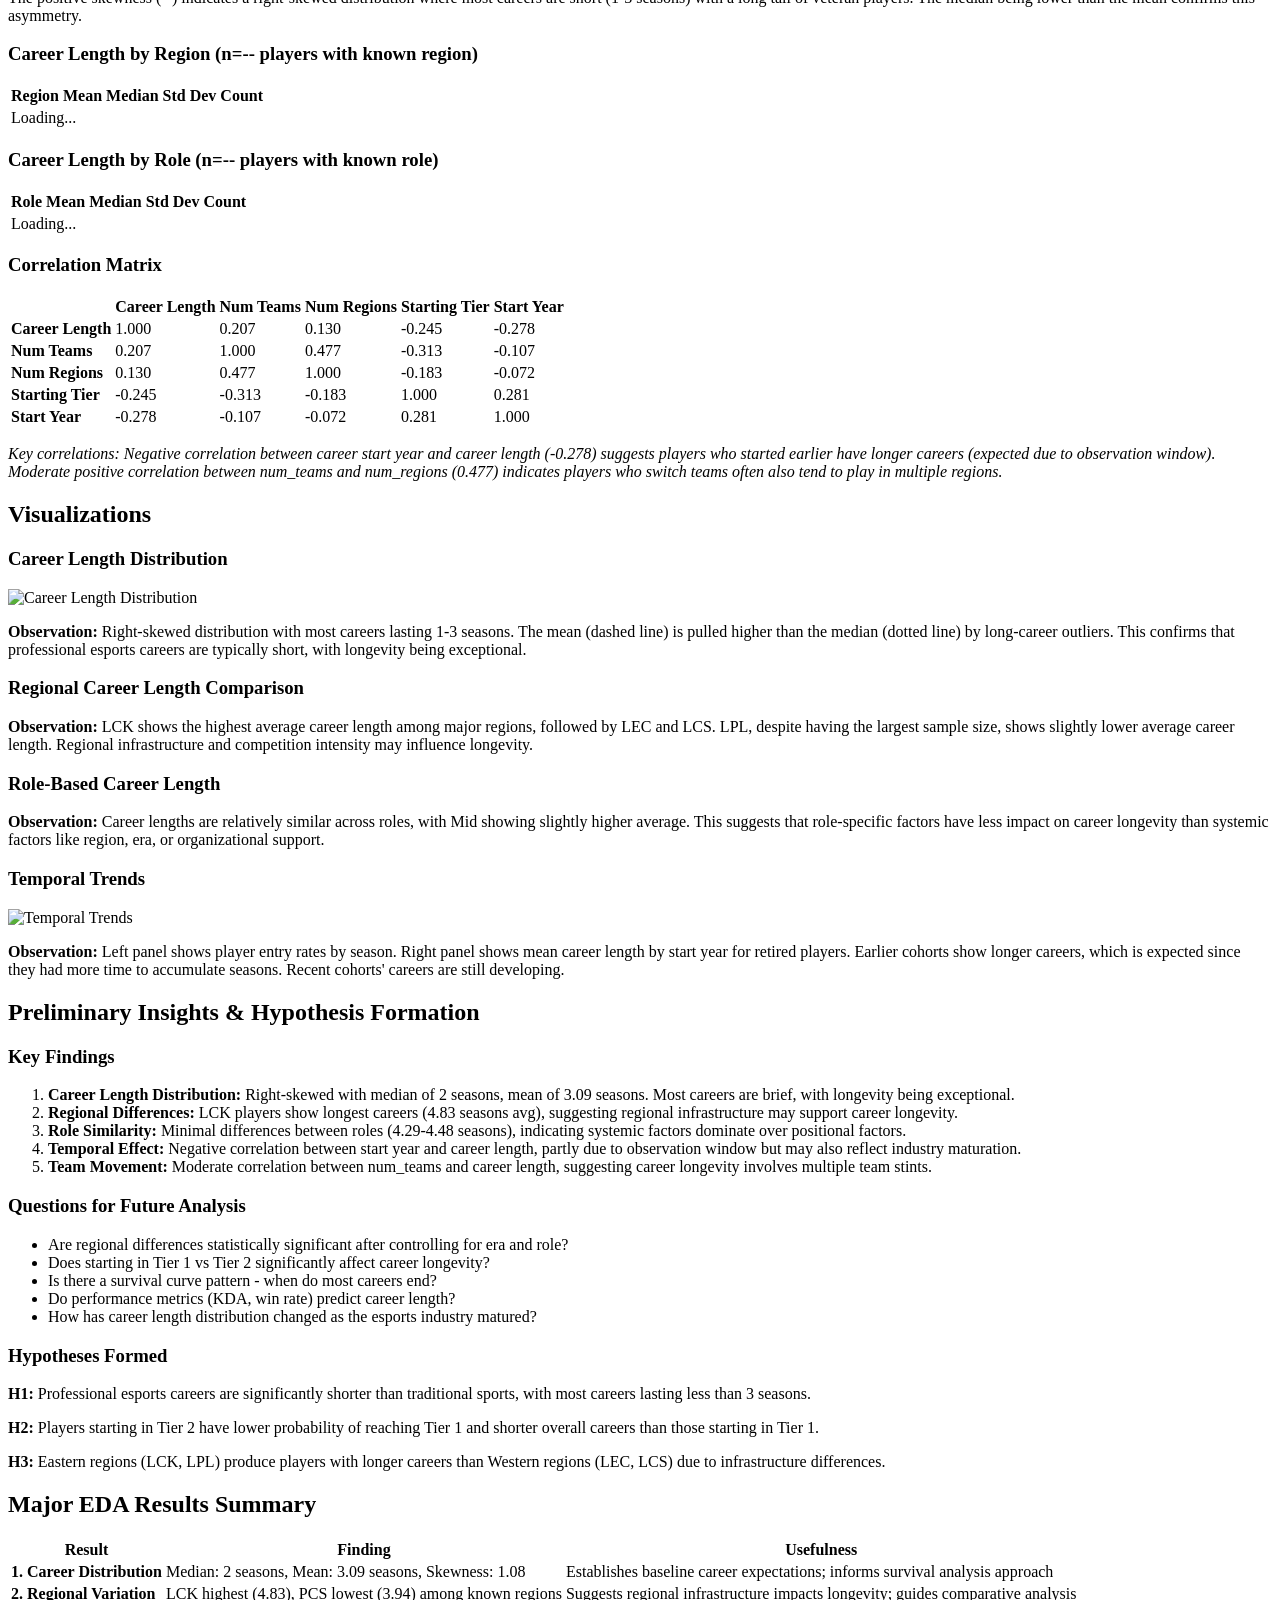
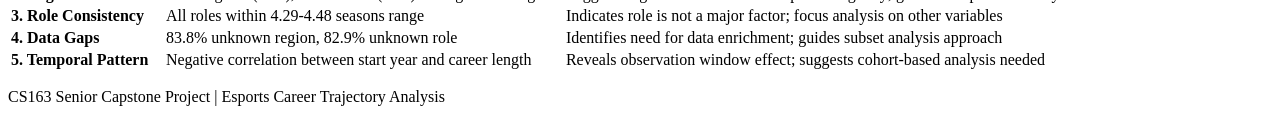
==== commit 299dd48a: "fixing home page 404 upon refresh" ====
--- a/website/pages/eda.html
+++ b/website/pages/eda.html
@@ -4,16 +4,16 @@
     <meta charset="UTF-8">
     <meta name="viewport" content="width=device-width, initial-scale=1.0">
     <title>Exploratory Data Analysis | Esports Trajectory</title>
-    <link rel="stylesheet" href="../css/styles.css">
+    <link rel="stylesheet" href="/css/styles.css">
 </head>
 <body>
     <nav class="navbar">
         <ul class="nav-links">
-            <li><a href="../index.html">Home</a></li>
-            <li><a href="eda.html" class="active">EDA</a></li>
-            <li><a href="hypothesis1.html">Hypothesis 1</a></li>
-            <li><a href="hypothesis2.html">Hypothesis 2</a></li>
-            <li><a href="hypothesis3.html">Hypothesis 3</a></li>
+            <li><a href="/">Home</a></li>
+            <li><a href="/pages/eda.html" class="active">EDA</a></li>
+            <li><a href="/pages/hypothesis1.html">Hypothesis 1</a></li>
+            <li><a href="/pages/hypothesis2.html">Hypothesis 2</a></li>
+            <li><a href="/pages/hypothesis3.html">Hypothesis 3</a></li>
         </ul>
     </nav>
 
@@ -268,7 +268,7 @@
             
             <h3>Career Length Distribution</h3>
             <div class="chart-container">
-                <img src="../assets/figures/eda_fig1_career_distribution.png" 
+                <img src="/assets/figures/eda_fig1_career_distribution.png" 
                      alt="Career Length Distribution" style="width: 100%; max-width: 800px;">
             </div>
             <p><strong>Observation:</strong> Right-skewed distribution with most careers lasting 1-3 seasons. 
@@ -277,7 +277,7 @@
 
             <h3>Regional Career Length Comparison</h3>
             <div class="chart-container">
-                <img src="../assets/figures/eda_fig3_regional_analysis.png" 
+                <img src="/assets/figures/eda_fig3_regional_analysis.png" 
                      alt="Regional Analysis" style="width: 100%; max-width: 100%;"
                      onerror="this.style.display='none';">
             </div>
@@ -287,7 +287,7 @@
 
             <h3>Role-Based Career Length</h3>
             <div class="chart-container">
-                <img src="../assets/figures/eda_fig4_role_analysis.png" 
+                <img src="/assets/figures/eda_fig4_role_analysis.png" 
                      alt="Role Analysis" style="width: 100%; max-width: 800px;"
                      onerror="this.style.display='none';">
             </div>
@@ -297,7 +297,7 @@
 
             <h3>Temporal Trends</h3>
             <div class="chart-container">
-                <img src="../assets/figures/eda_fig5_temporal_trends.png" 
+                <img src="/assets/figures/eda_fig5_temporal_trends.png" 
                      alt="Temporal Trends" style="width: 100%; max-width: 100%;">
             </div>
             <p><strong>Observation:</strong> Left panel shows player entry rates by season. Right panel shows 
@@ -400,7 +400,7 @@
 
     <script>
         document.addEventListener('DOMContentLoaded', function() {
-            fetch('../js/eda_data.json')
+            fetch('/js/eda_data.json')
                 .then(response => response.json())
                 .then(data => {
                     // Summary stats
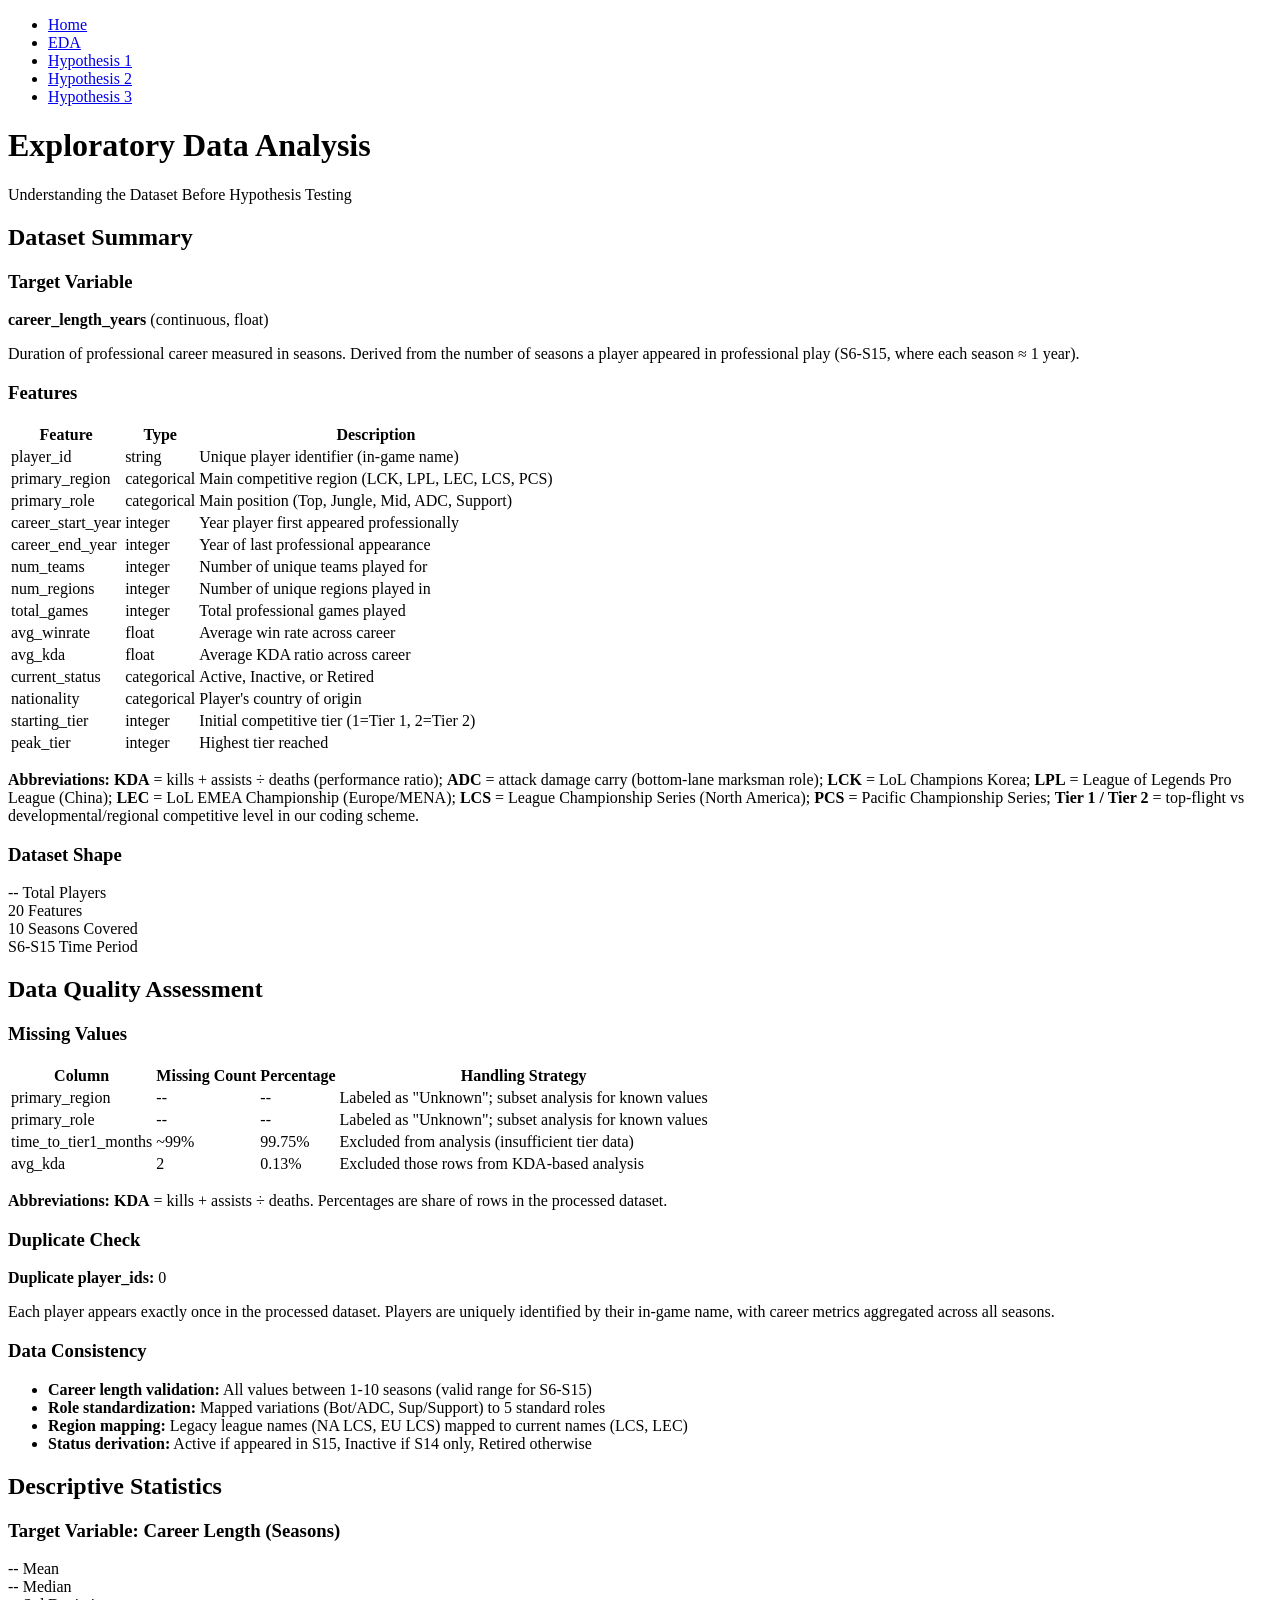
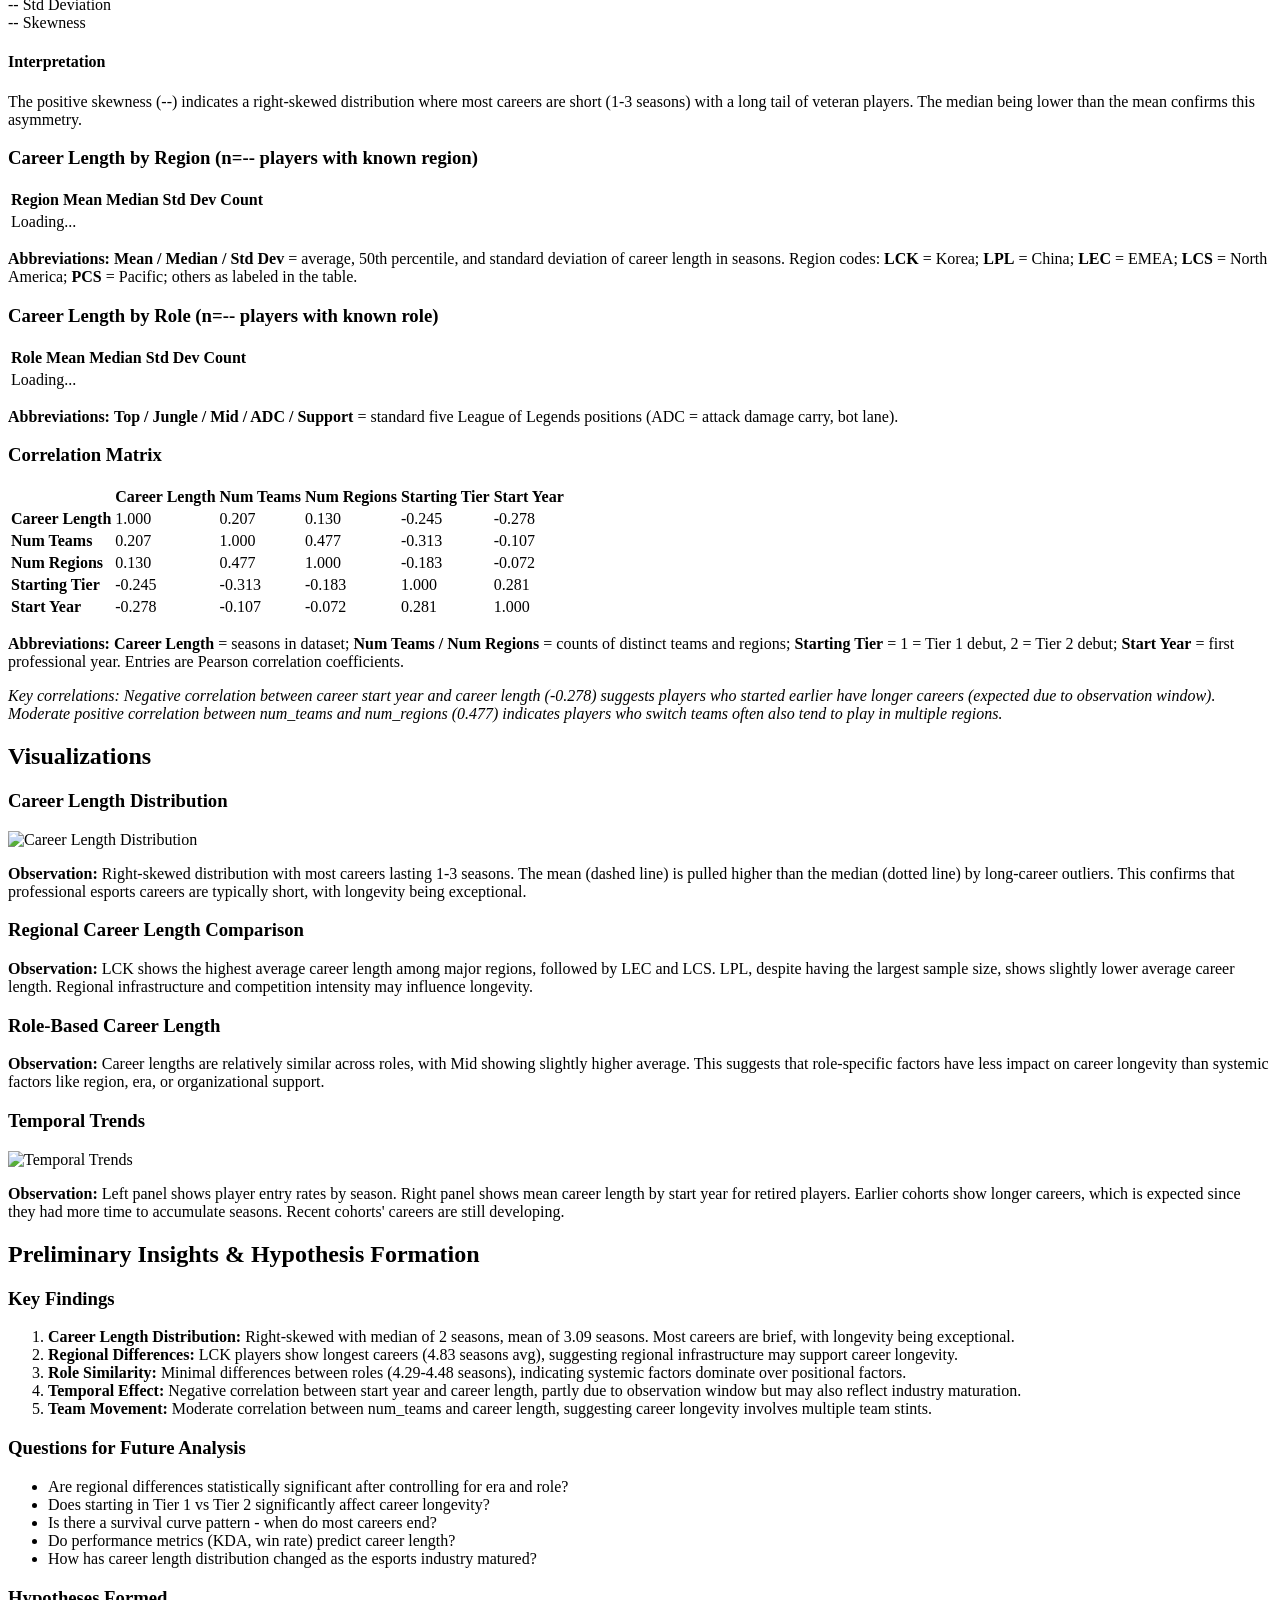
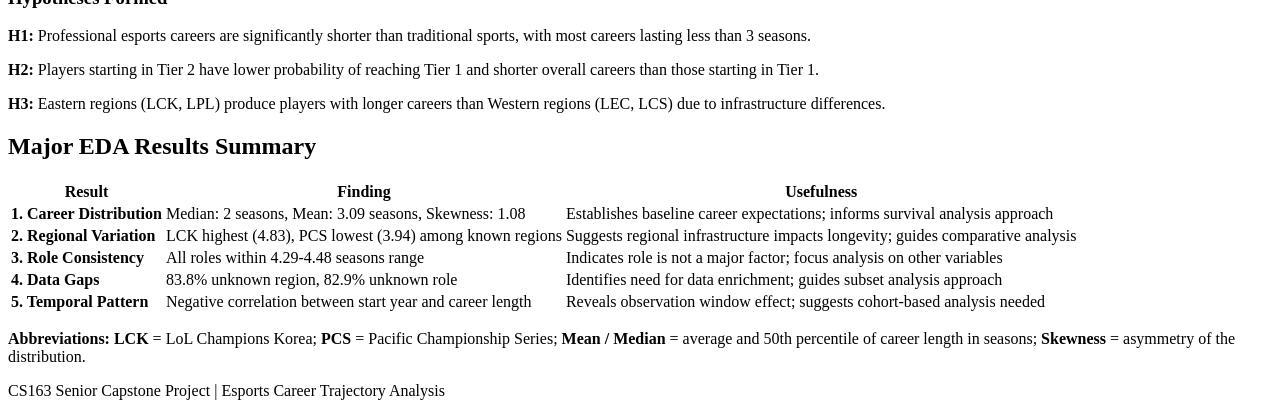
==== commit 314d4c32: "Shorten figure cache on App Engine, cache-bust H2 PNGs, add table abbreviation footnotes" ====
--- a/website/pages/eda.html
+++ b/website/pages/eda.html
@@ -58,6 +58,15 @@
                     <tr><td>peak_tier</td><td>integer</td><td>Highest tier reached</td></tr>
                 </tbody>
             </table>
+            <p class="table-footnote"><strong class="footnote-label">Abbreviations:</strong>
+                <strong>KDA</strong> = kills + assists ÷ deaths (performance ratio);
+                <strong>ADC</strong> = attack damage carry (bottom-lane marksman role);
+                <strong>LCK</strong> = LoL Champions Korea;
+                <strong>LPL</strong> = League of Legends Pro League (China);
+                <strong>LEC</strong> = LoL EMEA Championship (Europe/MENA);
+                <strong>LCS</strong> = League Championship Series (North America);
+                <strong>PCS</strong> = Pacific Championship Series;
+                <strong>Tier 1 / Tier 2</strong> = top-flight vs developmental/regional competitive level in our coding scheme.</p>
 
             <h3>Dataset Shape</h3>
             <div class="metrics-grid">
@@ -121,6 +130,8 @@
                     </tr>
                 </tbody>
             </table>
+            <p class="table-footnote"><strong class="footnote-label">Abbreviations:</strong>
+                <strong>KDA</strong> = kills + assists ÷ deaths. Percentages are share of rows in the processed dataset.</p>
 
             <h3>Duplicate Check</h3>
             <div class="summary-box">
@@ -184,6 +195,9 @@
                     <tr><td colspan="5">Loading...</td></tr>
                 </tbody>
             </table>
+            <p class="table-footnote"><strong class="footnote-label">Abbreviations:</strong>
+                <strong>Mean / Median / Std Dev</strong> = average, 50th percentile, and standard deviation of career length in seasons.
+                Region codes: <strong>LCK</strong> = Korea; <strong>LPL</strong> = China; <strong>LEC</strong> = EMEA; <strong>LCS</strong> = North America; <strong>PCS</strong> = Pacific; others as labeled in the table.</p>
 
             <h3>Career Length by Role (n=<span id="role-n">--</span> players with known role)</h3>
             <table class="stats-table">
@@ -200,6 +214,8 @@
                     <tr><td colspan="5">Loading...</td></tr>
                 </tbody>
             </table>
+            <p class="table-footnote"><strong class="footnote-label">Abbreviations:</strong>
+                <strong>Top / Jungle / Mid / ADC / Support</strong> = standard five League of Legends positions (ADC = attack damage carry, bot lane).</p>
 
             <h3>Correlation Matrix</h3>
             <table class="stats-table">
@@ -256,6 +272,9 @@
                     </tr>
                 </tbody>
             </table>
+            <p class="table-footnote"><strong class="footnote-label">Abbreviations:</strong>
+                <strong>Career Length</strong> = seasons in dataset; <strong>Num Teams / Num Regions</strong> = counts of distinct teams and regions;
+                <strong>Starting Tier</strong> = 1 = Tier 1 debut, 2 = Tier 2 debut; <strong>Start Year</strong> = first professional year. Entries are Pearson correlation coefficients.</p>
             <p><em>Key correlations: Negative correlation between career start year and career length (-0.278) 
             suggests players who started earlier have longer careers (expected due to observation window). 
             Moderate positive correlation between num_teams and num_regions (0.477) indicates players who 
@@ -391,6 +410,9 @@
                     </tr>
                 </tbody>
             </table>
+            <p class="table-footnote"><strong class="footnote-label">Abbreviations:</strong>
+                <strong>LCK</strong> = LoL Champions Korea; <strong>PCS</strong> = Pacific Championship Series;
+                <strong>Mean / Median</strong> = average and 50th percentile of career length in seasons; <strong>Skewness</strong> = asymmetry of the distribution.</p>
         </section>
     </main>
 
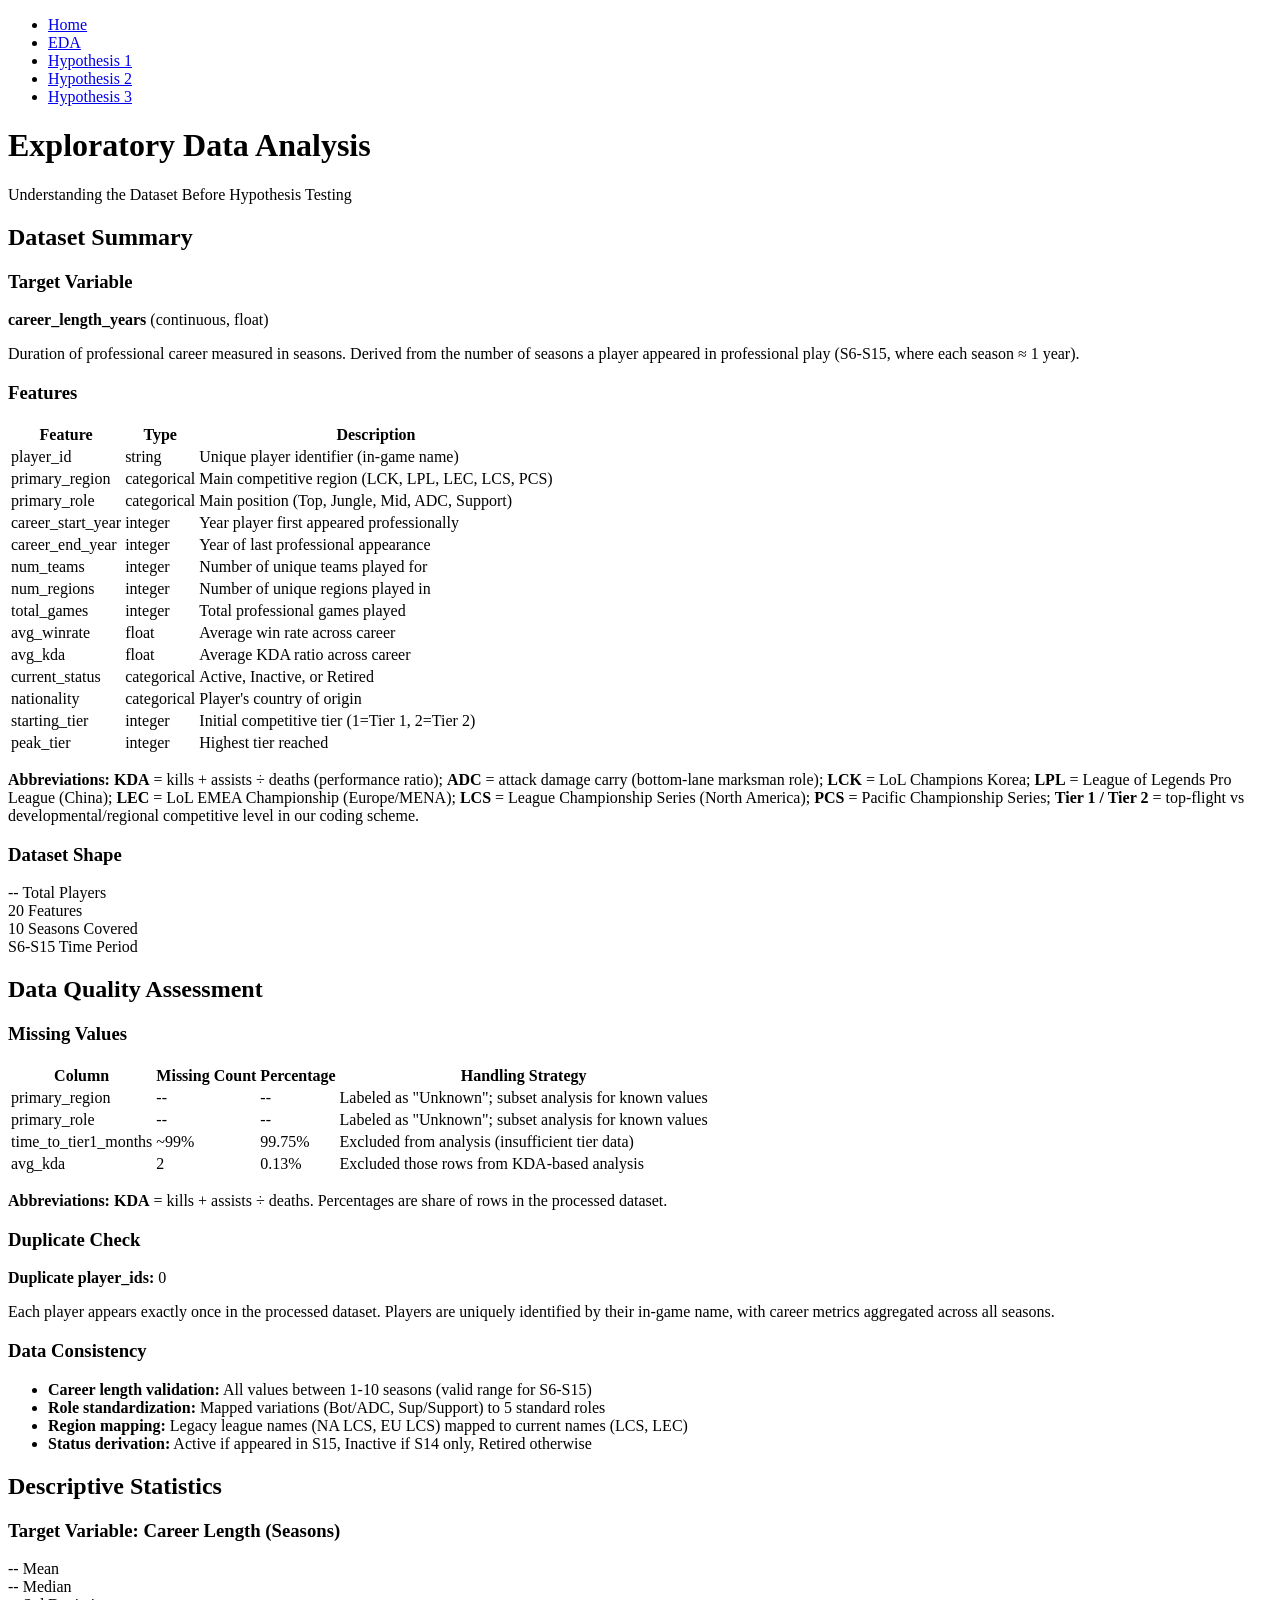
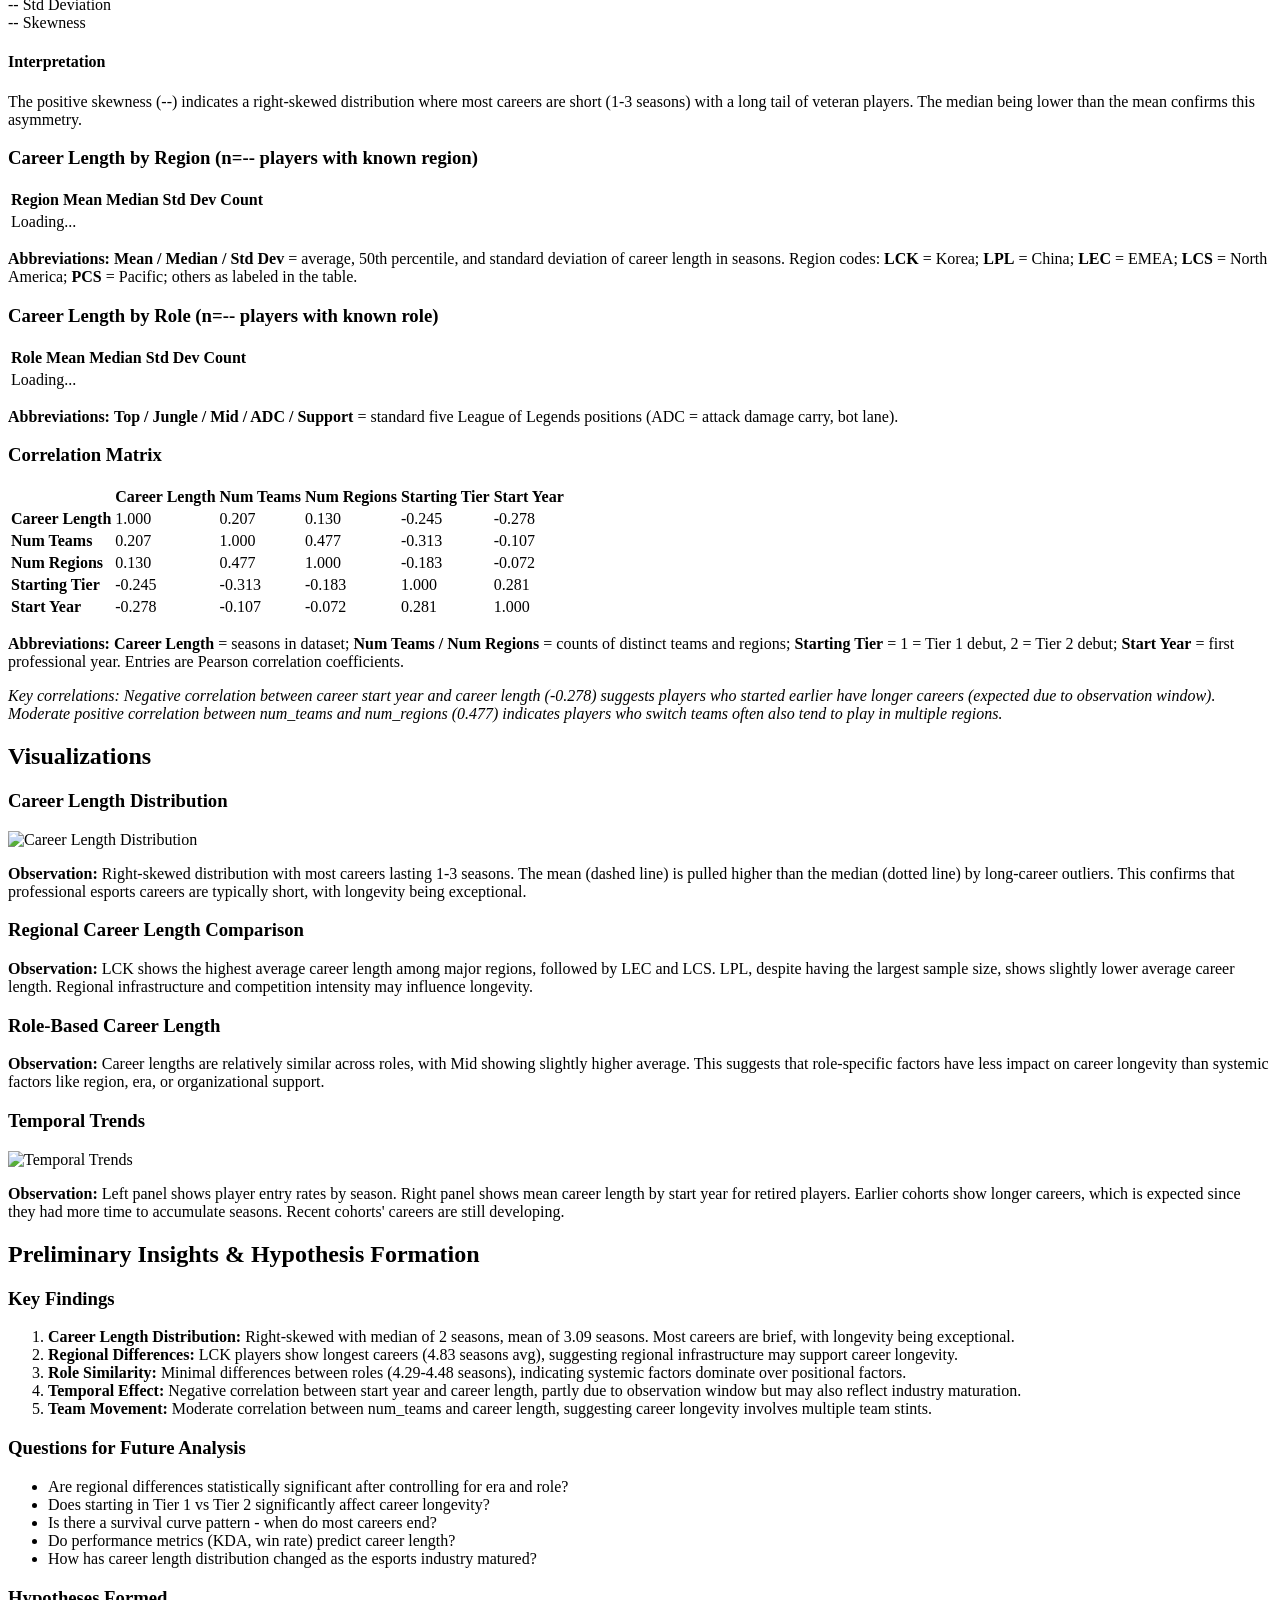
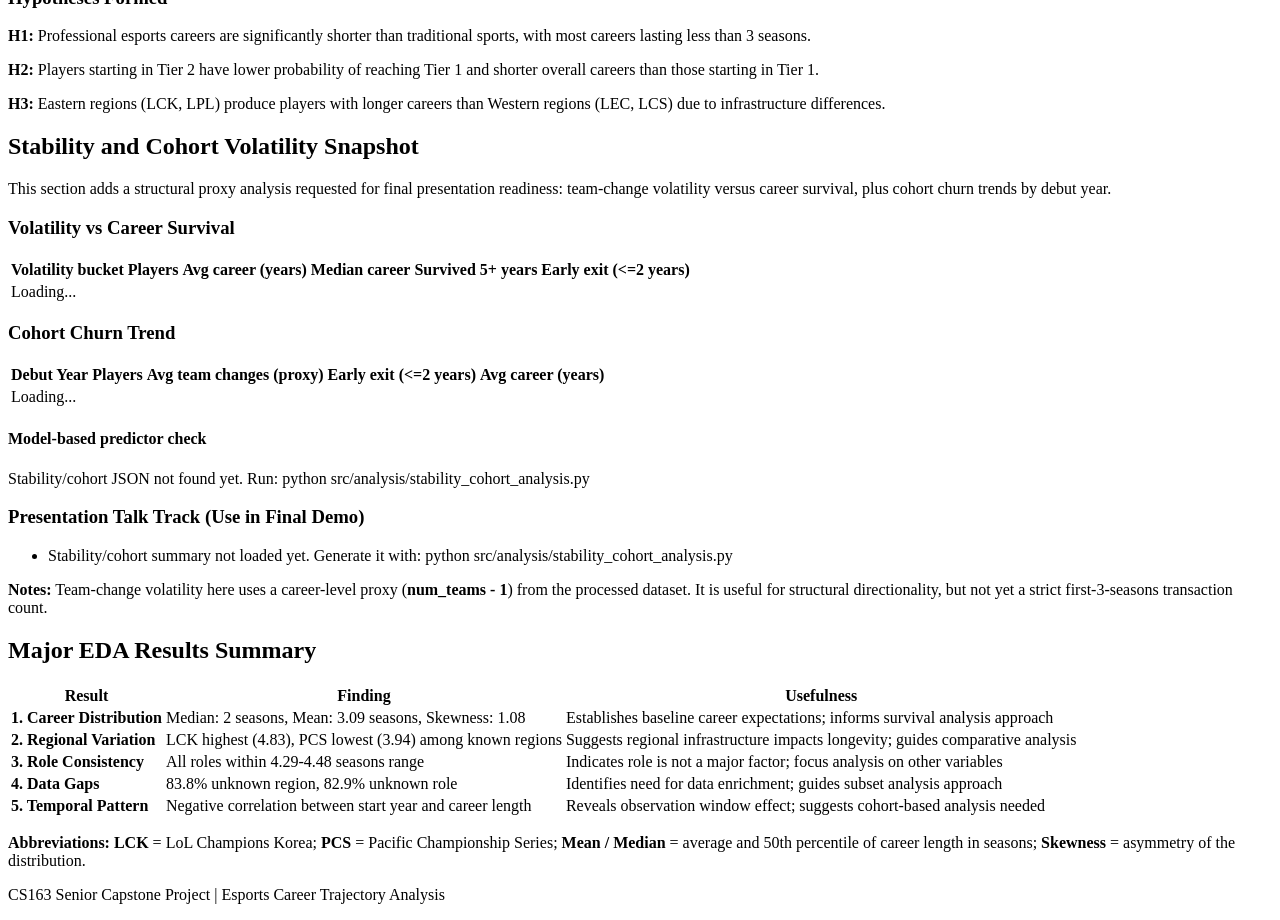
==== commit f9c74613: "Add stability/cohort snapshot and refresh homepage findings Add a new stability_cohort_analysis pipe" ====
--- a/website/pages/eda.html
+++ b/website/pages/eda.html
@@ -371,6 +371,63 @@
             </div>
         </section>
 
+        <section class="section">
+            <h2>Stability and Cohort Volatility Snapshot</h2>
+            <p>
+                This section adds a structural proxy analysis requested for final presentation readiness:
+                team-change volatility versus career survival, plus cohort churn trends by debut year.
+            </p>
+
+            <h3>Volatility vs Career Survival</h3>
+            <table class="stats-table">
+                <thead>
+                    <tr>
+                        <th style="text-align:left;">Volatility bucket</th>
+                        <th>Players</th>
+                        <th>Avg career (years)</th>
+                        <th>Median career</th>
+                        <th>Survived 5+ years</th>
+                        <th>Early exit (<=2 years)</th>
+                    </tr>
+                </thead>
+                <tbody id="stability-volatility-body">
+                    <tr><td colspan="6">Loading...</td></tr>
+                </tbody>
+            </table>
+
+            <h3>Cohort Churn Trend</h3>
+            <table class="stats-table">
+                <thead>
+                    <tr>
+                        <th>Debut Year</th>
+                        <th>Players</th>
+                        <th>Avg team changes (proxy)</th>
+                        <th>Early exit (<=2 years)</th>
+                        <th>Avg career (years)</th>
+                    </tr>
+                </thead>
+                <tbody id="stability-cohort-body">
+                    <tr><td colspan="5">Loading...</td></tr>
+                </tbody>
+            </table>
+
+            <div class="summary-box">
+                <h4>Model-based predictor check</h4>
+                <p id="stability-model-note">
+                    Loading predictor summary...
+                </p>
+            </div>
+            <div class="next-steps">
+                <h3>Presentation Talk Track (Use in Final Demo)</h3>
+                <ul id="stability-talk-track">
+                    <li>Loading interpretation guidance...</li>
+                </ul>
+            </div>
+            <p class="table-footnote"><strong class="footnote-label">Notes:</strong>
+                Team-change volatility here uses a career-level proxy (<strong>num_teams - 1</strong>) from the processed dataset.
+                It is useful for structural directionality, but not yet a strict first-3-seasons transaction count.</p>
+        </section>
+
         <!-- Major Results Summary -->
         <section class="section">
             <h2>Major EDA Results Summary</h2>
@@ -481,6 +538,130 @@
                 })
                 .catch(err => console.log('Data not available:', err));
         });
+
+        document.addEventListener('DOMContentLoaded', function() {
+            fetch('/js/stability_cohort_summary.json')
+                .then(response => response.json())
+                .then(data => {
+                    const volBody = document.getElementById('stability-volatility-body');
+                    const cohortBody = document.getElementById('stability-cohort-body');
+                    const modelNote = document.getElementById('stability-model-note');
+                    const talkTrack = document.getElementById('stability-talk-track');
+
+                    if (volBody) {
+                        volBody.innerHTML = '';
+                        (data.volatility_vs_survival || []).forEach(row => {
+                            const tr = document.createElement('tr');
+                            tr.innerHTML =
+                                '<td style="text-align:left;">' + row.bucket + '</td>' +
+                                '<td>' + row.n_players + '</td>' +
+                                '<td>' + row.avg_career_years.toFixed(2) + '</td>' +
+                                '<td>' + row.median_career_years.toFixed(2) + '</td>' +
+                                '<td>' + row.pct_survived_5y.toFixed(1) + '%</td>' +
+                                '<td>' + row.pct_early_exit_2y.toFixed(1) + '%</td>';
+                            volBody.appendChild(tr);
+                        });
+                    }
+
+                    if (cohortBody) {
+                        cohortBody.innerHTML = '';
+                        (data.cohort_volatility || []).forEach(row => {
+                            const tr = document.createElement('tr');
+                            tr.innerHTML =
+                                '<td>' + row.career_start_year + '</td>' +
+                                '<td>' + row.n_players + '</td>' +
+                                '<td>' + row.avg_team_changes_proxy.toFixed(2) + '</td>' +
+                                '<td>' + row.pct_early_exit_2y.toFixed(1) + '%</td>' +
+                                '<td>' + row.avg_career_years.toFixed(2) + '</td>';
+                            cohortBody.appendChild(tr);
+                        });
+                    }
+
+                    if (modelNote && data.logit_models && data.logit_models.survived_5y) {
+                        const m = data.logit_models.survived_5y;
+                        const c = m.coefficients || {};
+                        const team = c.team_changes_proxy;
+                        const tier = c.starting_tier;
+                        const year = c.career_start_year;
+                        modelNote.textContent =
+                            'Predictor model (survived >=5 years, n=' + m.n_obs +
+                            ') shows directional effects for team changes proxy, starting tier, and debut year. ' +
+                            'Interpret coefficients cautiously due to aggregate-feature limitations and censoring.';
+                        if (team && tier && year && team.odds_ratio != null && tier.odds_ratio != null && year.odds_ratio != null) {
+                            modelNote.textContent +=
+                                ' Odds ratios: team_changes=' + team.odds_ratio.toFixed(2) +
+                                ', starting_tier=' + tier.odds_ratio.toFixed(2) +
+                                ', start_year=' + year.odds_ratio.toFixed(2) + '.';
+                        } else if (team && tier && year) {
+                            modelNote.textContent +=
+                                ' Fallback linear model coefficients: team_changes=' + team.coef.toFixed(3) +
+                                ', starting_tier=' + tier.coef.toFixed(3) +
+                                ', start_year=' + year.coef.toFixed(3) + '.';
+                        }
+                    }
+
+                    if (talkTrack) {
+                        talkTrack.innerHTML = '';
+                        const rows = data.volatility_vs_survival || [];
+                        const trend = data.trend_summary || {};
+                        const sampleFlag = !!data.used_sample_data;
+
+                        const stable = rows.find(r => r.bucket === 'Stable (0-1 changes)');
+                        const high = rows.find(r => r.bucket === 'High (3+ changes)');
+                        const bullets = [];
+
+                        if (sampleFlag) {
+                            bullets.push('This block currently uses SAMPLE/FALLBACK data, not your full processed dataset. Re-run the pipeline on local processed CSVs before final numbers are presented.');
+                        } else {
+                            bullets.push('These values are pulled from your processed dataset and can be cited as current project estimates.');
+                        }
+
+                        if (stable && high) {
+                            bullets.push(
+                                'Compare stable vs high-volatility buckets directly: early-exit and 5+ year survival rates provide the cleanest narrative for roster-stability effects.'
+                            );
+                        } else {
+                            bullets.push(
+                                'Use the volatility bucket table to discuss whether higher team-change exposure aligns with weaker survival outcomes.'
+                            );
+                        }
+
+                        if (typeof trend.slope_early_exit_rate_per_year === 'number') {
+                            const direction = trend.slope_early_exit_rate_per_year > 0 ? 'upward' : 'downward';
+                            bullets.push(
+                                'Cohort trend summary indicates an ' + direction + ' direction in early-exit rates for newer debut cohorts (slope=' +
+                                trend.slope_early_exit_rate_per_year.toFixed(4) + ' per year).'
+                            );
+                        }
+
+                        bullets.push(
+                            'Method caveat to say out loud: this is a structural proxy (num_teams - 1), not exact first-3-season transfers, so interpret as directional evidence.'
+                        );
+
+                        bullets.forEach(text => {
+                            const li = document.createElement('li');
+                            li.textContent = text;
+                            talkTrack.appendChild(li);
+                        });
+                    }
+                })
+                .catch(err => {
+                    const modelNote = document.getElementById('stability-model-note');
+                    const talkTrack = document.getElementById('stability-talk-track');
+                    if (modelNote) {
+                        modelNote.textContent =
+                            'Stability/cohort JSON not found yet. Run: python src/analysis/stability_cohort_analysis.py';
+                    }
+                    if (talkTrack) {
+                        talkTrack.innerHTML = '';
+                        const li = document.createElement('li');
+                        li.textContent =
+                            'Stability/cohort summary not loaded yet. Generate it with: python src/analysis/stability_cohort_analysis.py';
+                        talkTrack.appendChild(li);
+                    }
+                    console.log('Stability/cohort summary not available:', err);
+                });
+        });
     </script>
 </body>
 </html>
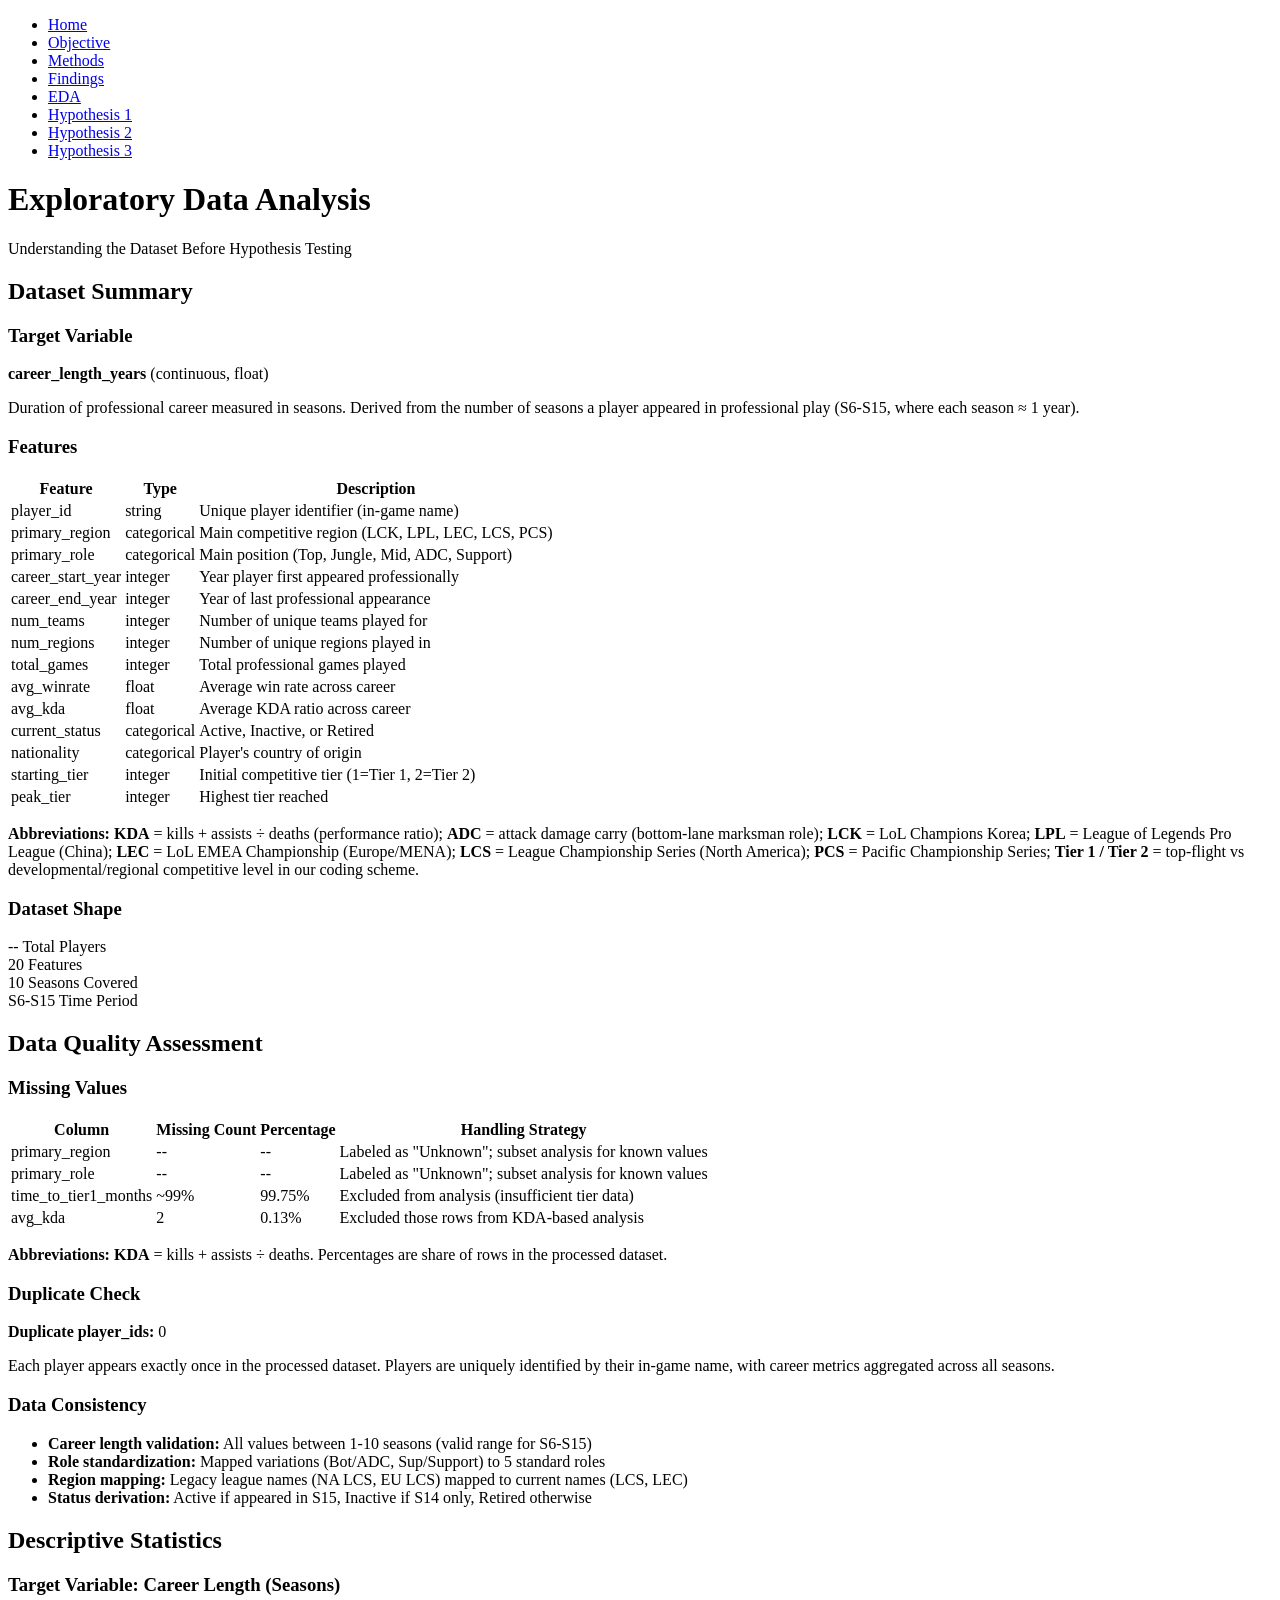
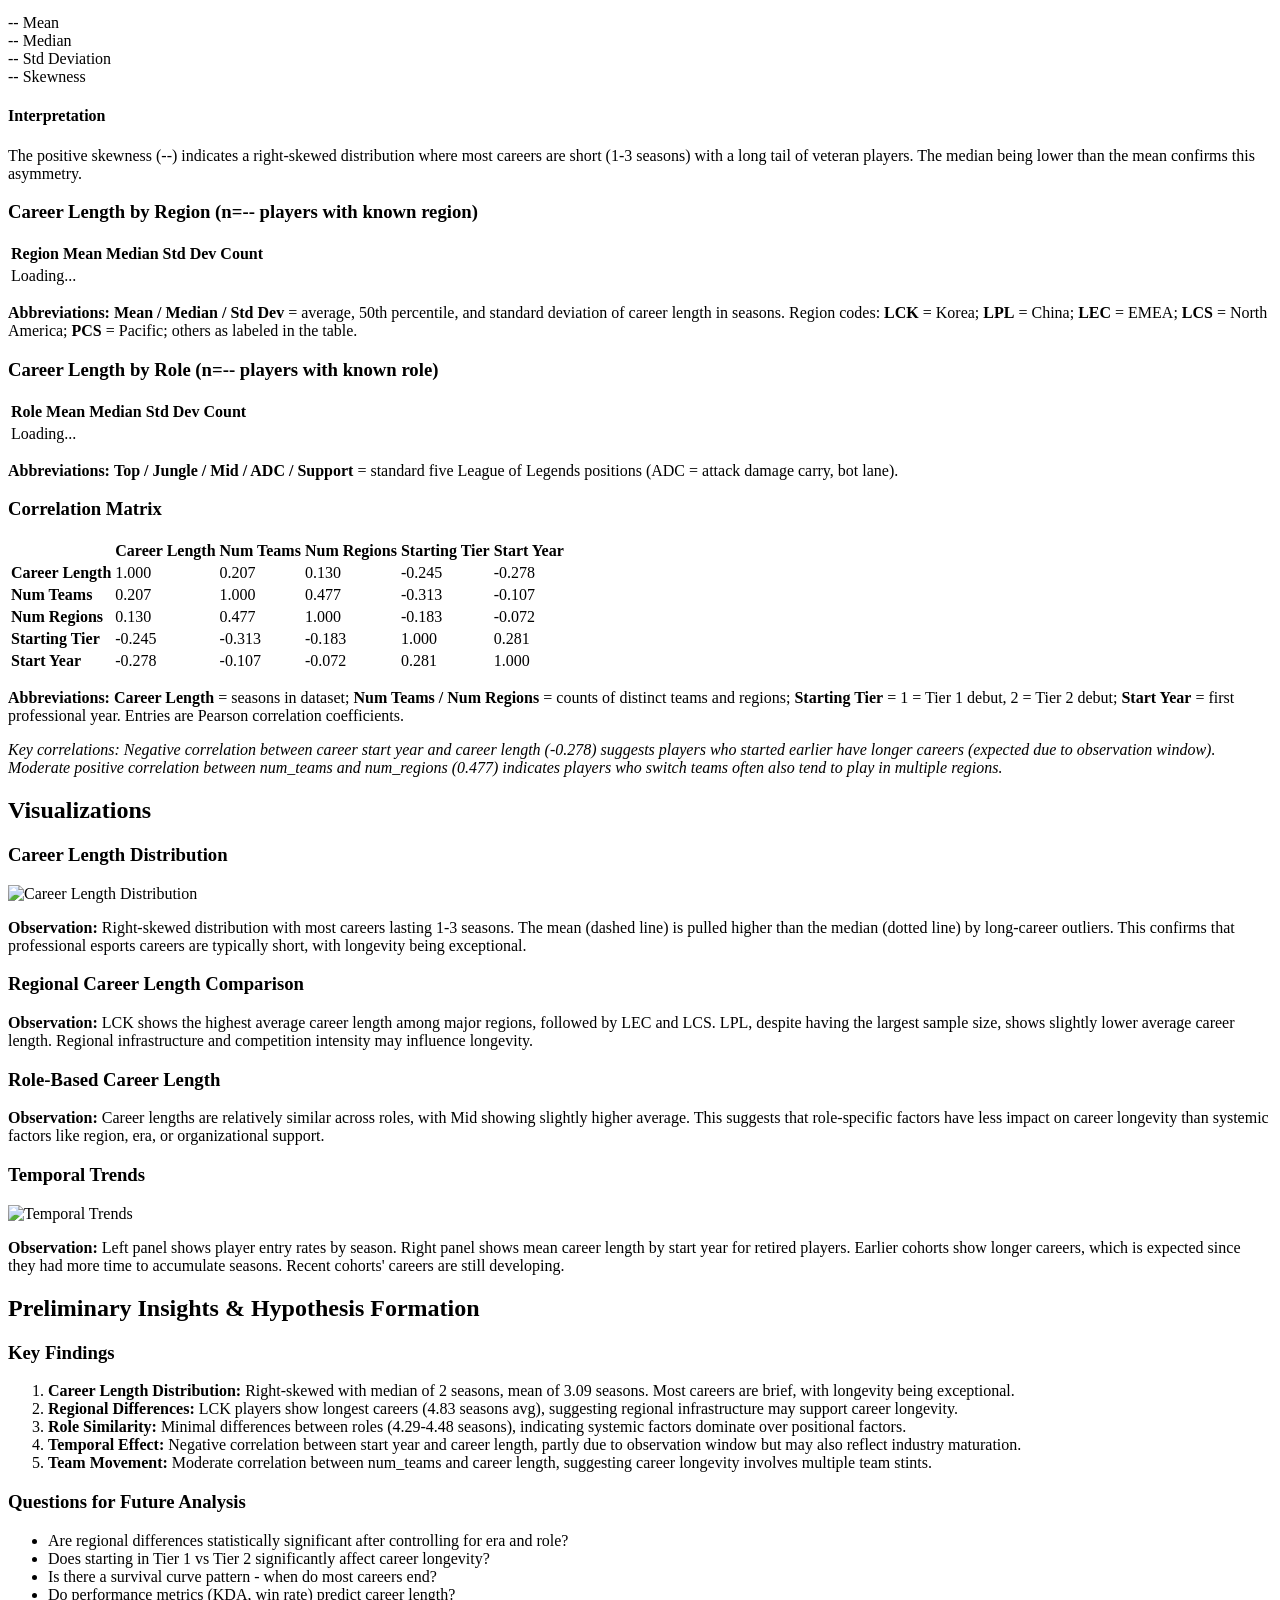
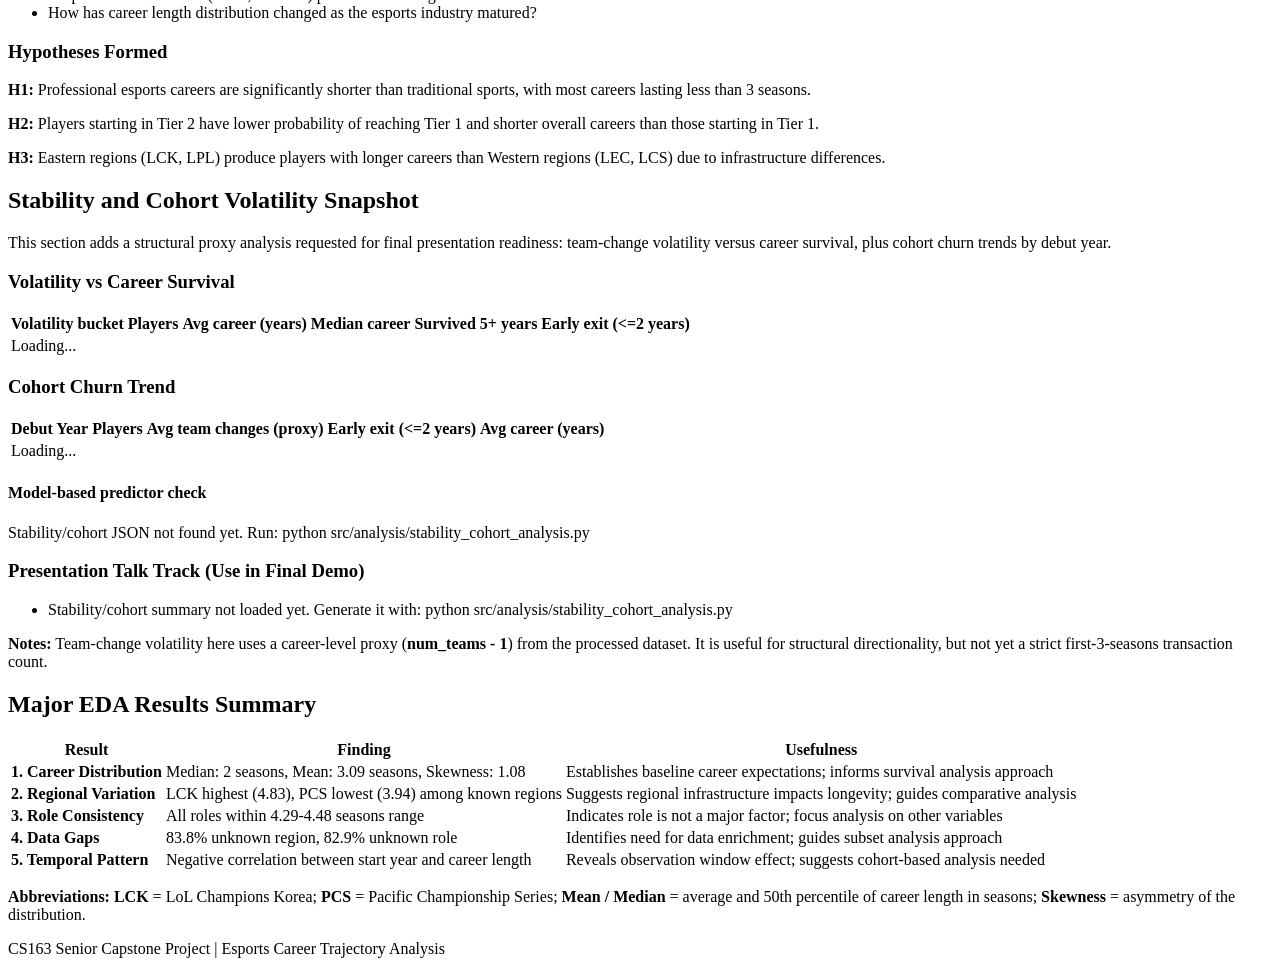
==== commit eccdbec5: "Add rubric pages, cloud DB feature, and README updates" ====
--- a/website/pages/eda.html
+++ b/website/pages/eda.html
@@ -10,6 +10,9 @@
     <nav class="navbar">
         <ul class="nav-links">
             <li><a href="/">Home</a></li>
+            <li><a href="/pages/objective.html">Objective</a></li>
+            <li><a href="/pages/methods.html">Methods</a></li>
+            <li><a href="/pages/findings.html">Findings</a></li>
             <li><a href="/pages/eda.html" class="active">EDA</a></li>
             <li><a href="/pages/hypothesis1.html">Hypothesis 1</a></li>
             <li><a href="/pages/hypothesis2.html">Hypothesis 2</a></li>
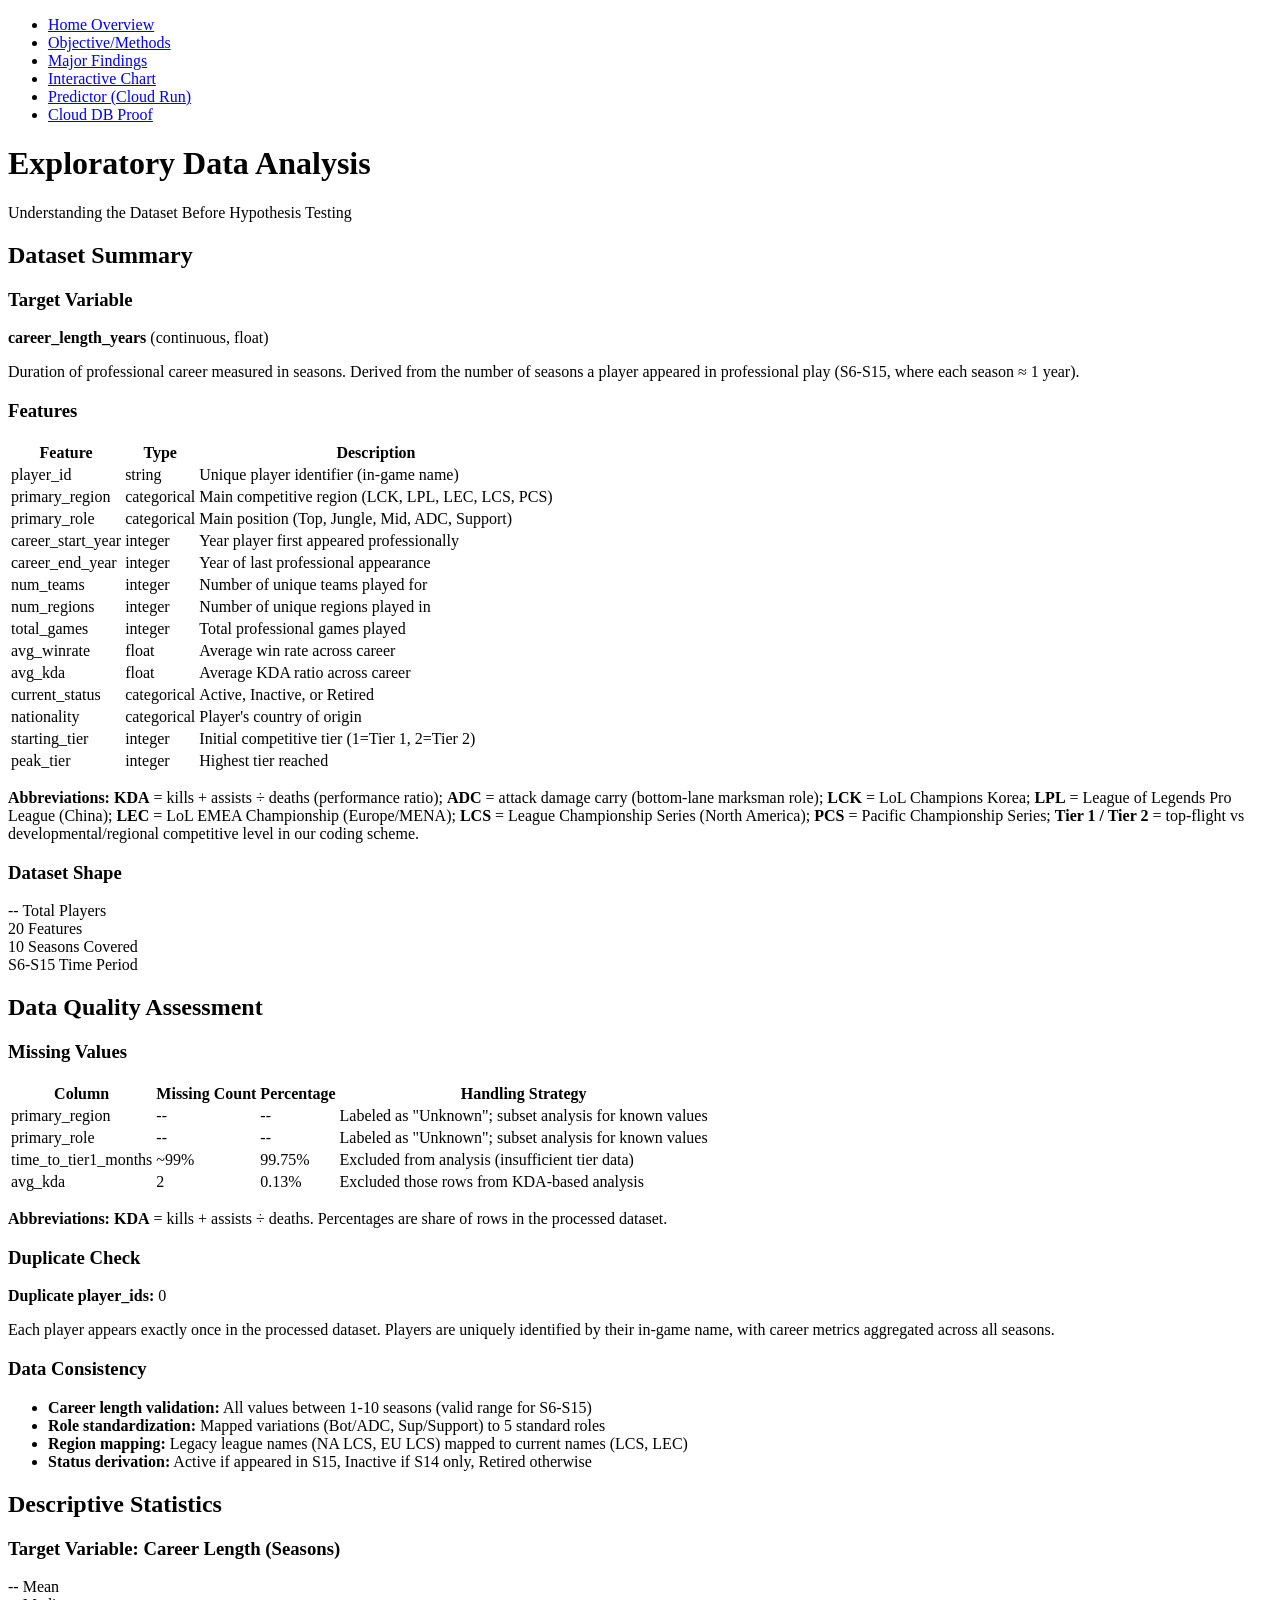
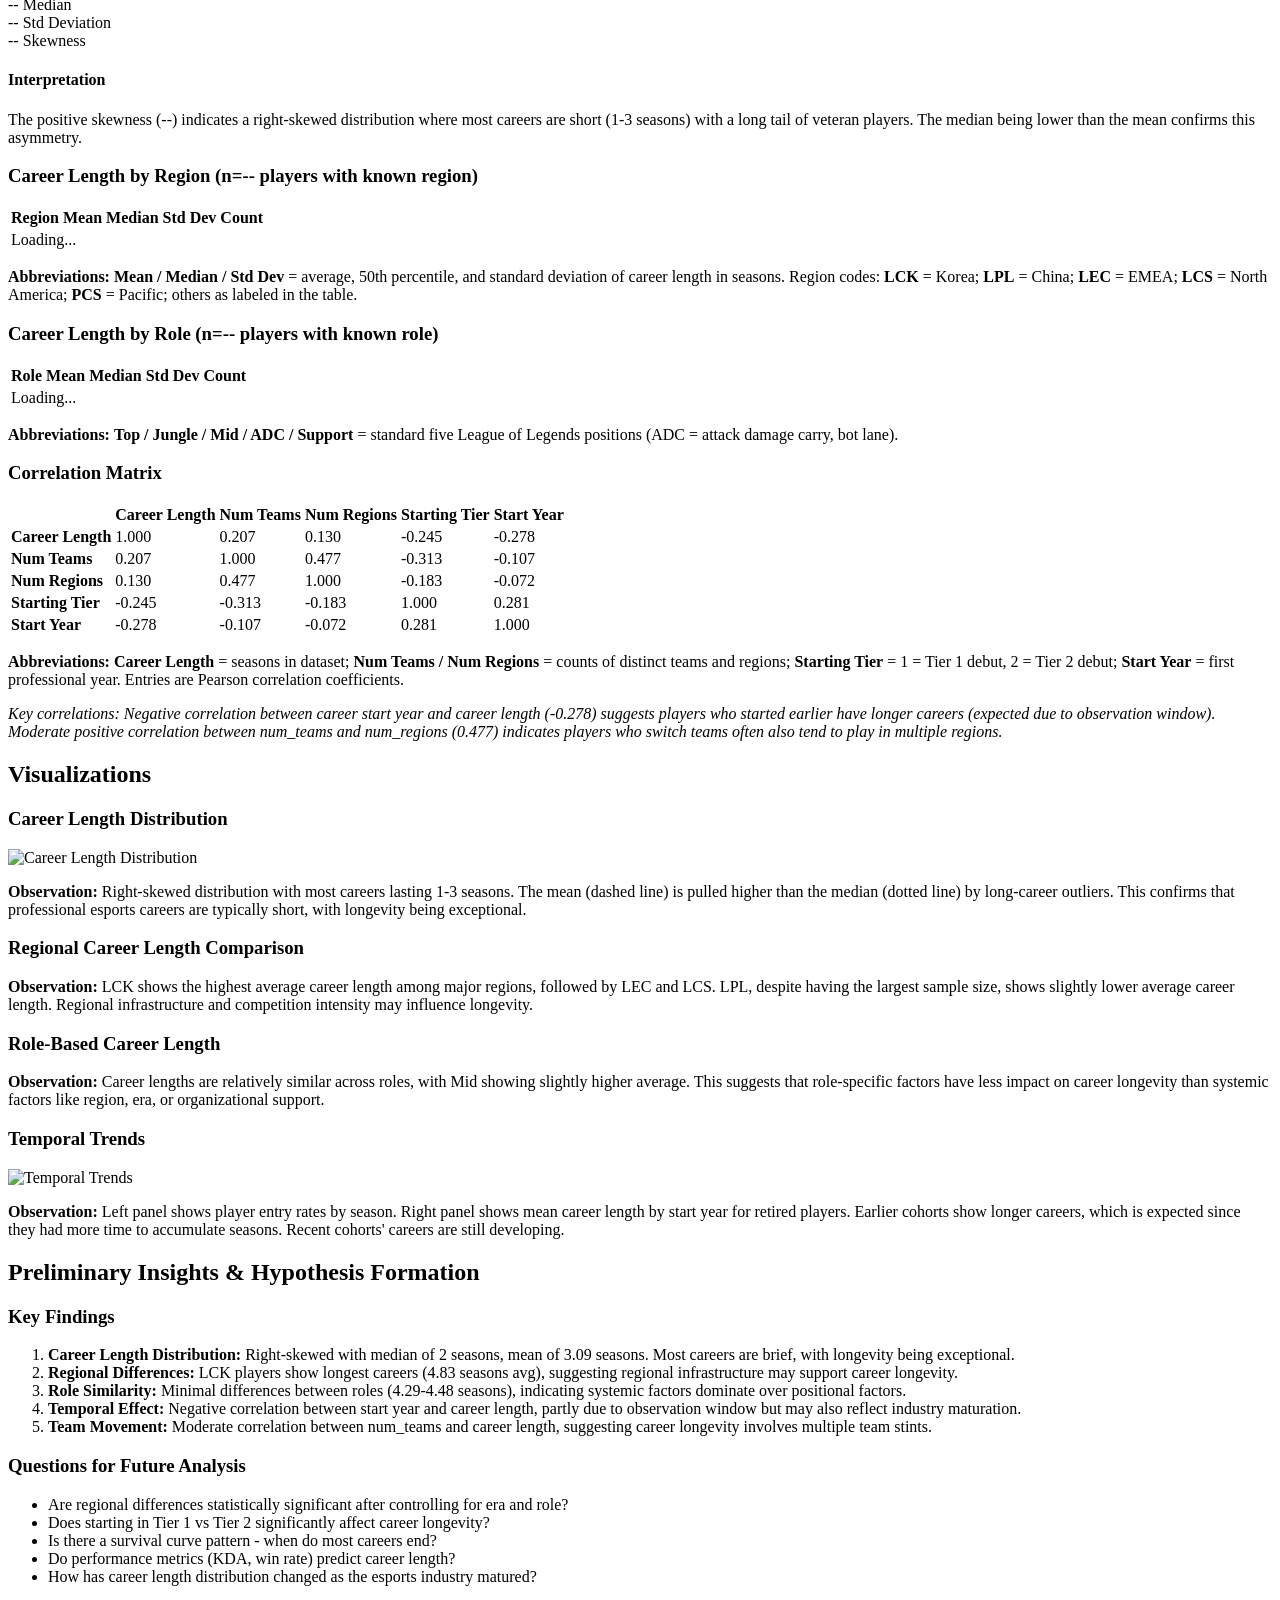
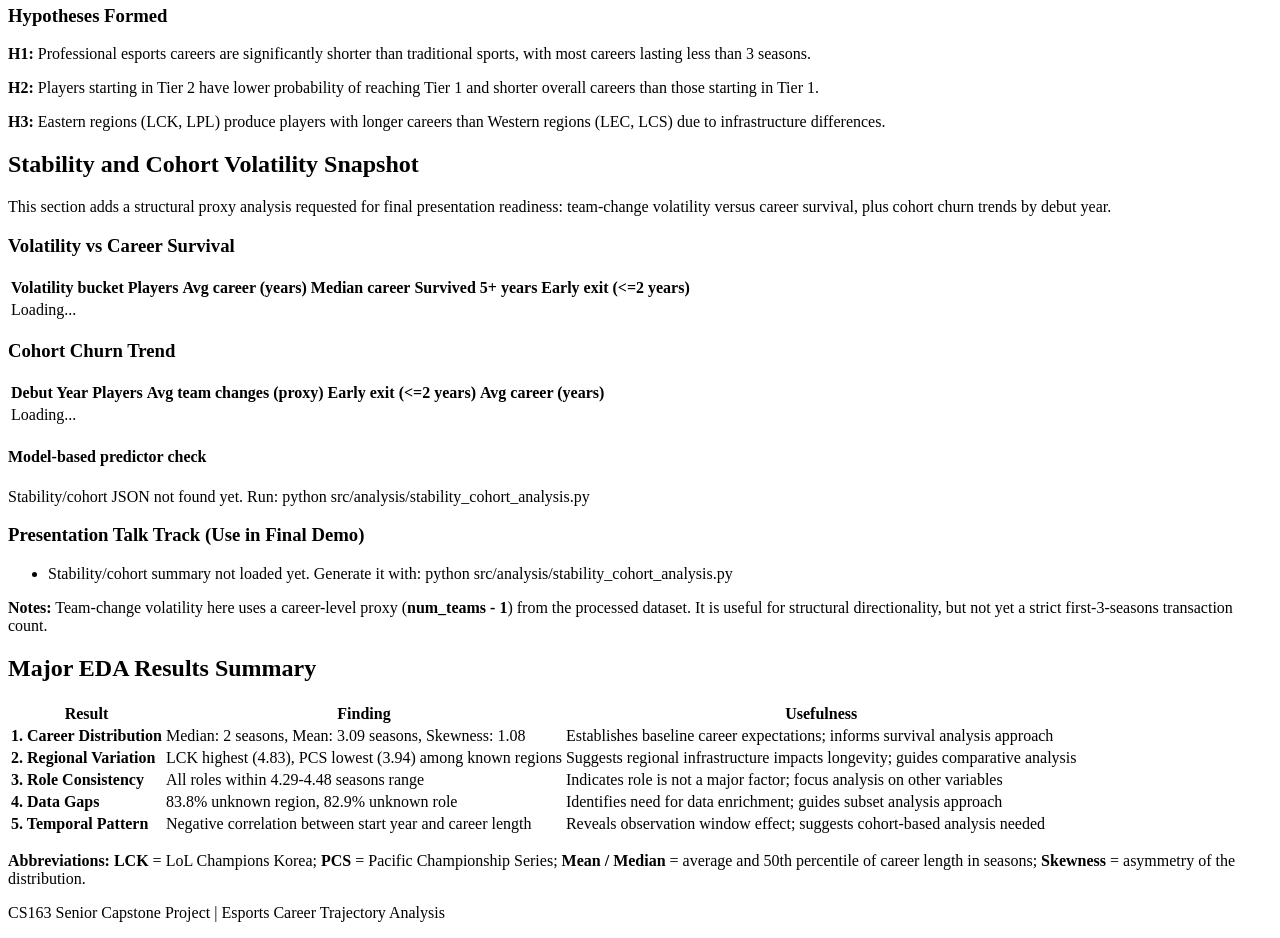
==== commit 09eddcb2: "Website: unified nav, findings labels, README updates" ====
--- a/website/pages/eda.html
+++ b/website/pages/eda.html
@@ -9,14 +9,12 @@
 <body>
     <nav class="navbar">
         <ul class="nav-links">
-            <li><a href="/">Home</a></li>
-            <li><a href="/pages/objective.html">Objective</a></li>
-            <li><a href="/pages/methods.html">Methods</a></li>
-            <li><a href="/pages/findings.html">Findings</a></li>
-            <li><a href="/pages/eda.html" class="active">EDA</a></li>
-            <li><a href="/pages/hypothesis1.html">Hypothesis 1</a></li>
-            <li><a href="/pages/hypothesis2.html">Hypothesis 2</a></li>
-            <li><a href="/pages/hypothesis3.html">Hypothesis 3</a></li>
+            <li><a href="../index.html">Home Overview</a></li>
+            <li><a href="methods.html">Objective/Methods</a></li>
+            <li><a href="findings.html">Major Findings</a></li>
+            <li><a href="hypothesis2.html">Interactive Chart</a></li>
+            <li><a href="predictor.html">Predictor (Cloud Run)</a></li>
+            <li><a href="findings.html#cloud-db-proof">Cloud DB Proof</a></li>
         </ul>
     </nav>
 
